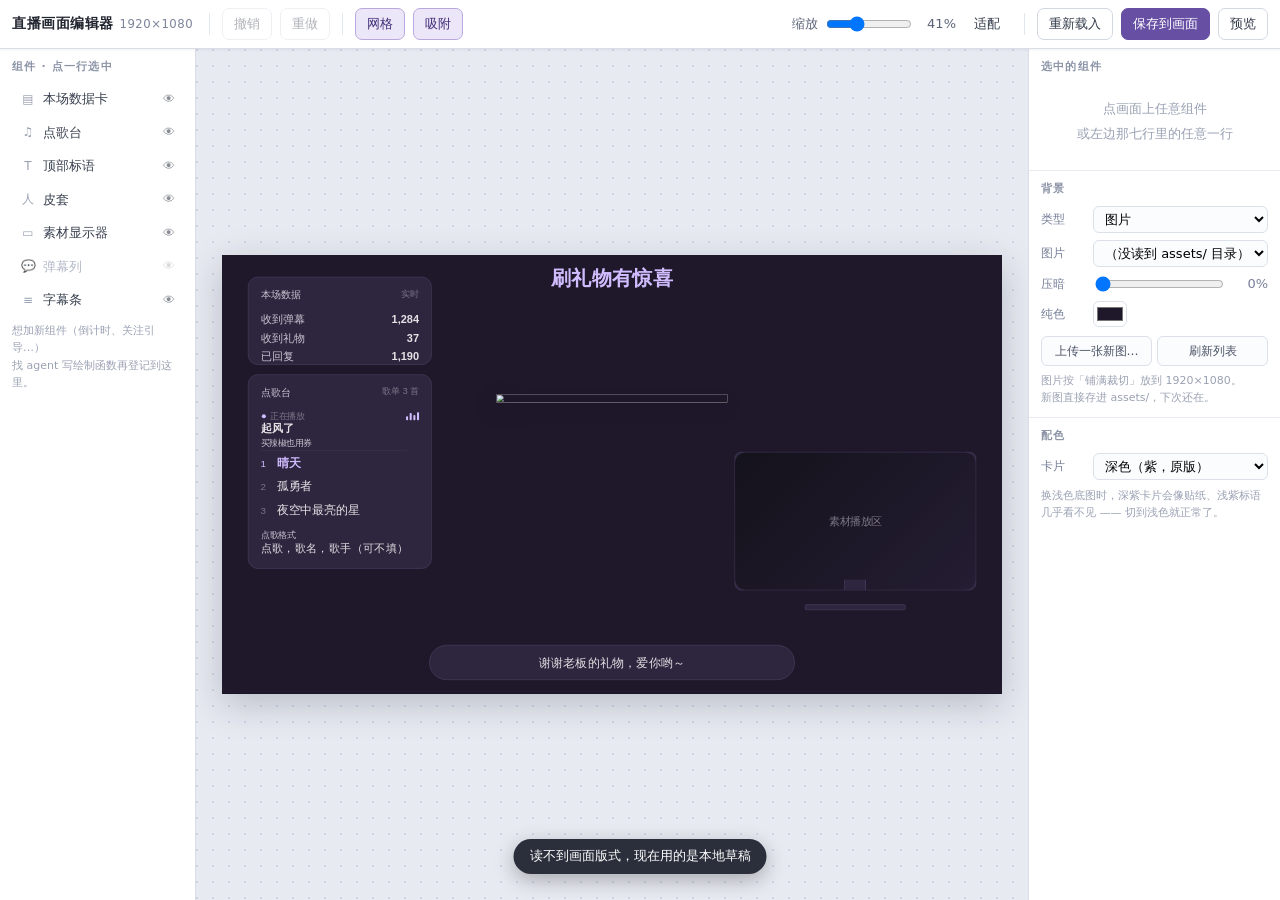
==== editor.html @ 63e0a8e3 "feat(layout): 画面编辑器 + 版式外置（改完 1 秒内生效，不用重启） 主人要「能拖组件的直播页面编辑器」。画面是 Pillow 画的，浏览器里的坐标 传不进 Python 常量，所以两" ====
<!doctype html>
<html lang="zh-CN">
<head>
<meta charset="utf-8">
<meta name="viewport" content="width=device-width,initial-scale=1">
<title>直播画面编辑器 · zuige大肥鱼</title>
<style>
/* ══════════════════════════════════════════════════════════════════════
   直播画面编辑器（2026-10-28）
   画布固定 1920×1080（抖音直播伴侣只能 16:9），所有坐标都是画面坐标，
   不是屏幕坐标 —— 换电脑、换缩放，存出去的 layout.json 一个像素都不变。

   🔴 只改「位置 + 宽度」，高度由内容算（见 H_()）。
      卡片高度是倒推出来的（点歌台 = 正在播放 + 3 首 + 提示两行），
      放开高度就会出现"拖矮了文字叠成一团"。所以没有上下拉伸手柄。
   ══════════════════════════════════════════════════════════════════════ */
*{box-sizing:border-box}
html,body{height:100%;margin:0}
body{
  font:13px/1.5 "Microsoft YaHei","Segoe UI",system-ui,sans-serif;
  background:#eef0f4;color:#20242e;overflow:hidden;display:flex;flex-direction:column;
}
button{font:inherit;cursor:pointer}
input,select{font:inherit}

/* ── 顶栏 ── */
#top{
  flex:0 0 auto;display:flex;align-items:center;gap:8px;padding:8px 12px;
  background:#fff;border-bottom:1px solid #d9dde6;box-shadow:0 1px 3px rgba(20,25,40,.06);z-index:20;
}
#top .brand{font-weight:700;font-size:14px;letter-spacing:.5px;margin-right:4px}
#top .brand small{font-weight:400;color:#7b8398;margin-left:6px}
#top .sep{width:1px;height:22px;background:#e2e6ee;margin:0 4px}
.btn{padding:5px 11px;border:1px solid #d2d7e2;background:#fff;border-radius:7px;color:#333a49;transition:.12s}
.btn:hover{background:#f4f6fa;border-color:#bcc4d4}
.btn:active{transform:translateY(1px)}
.btn.primary{background:#6750a4;border-color:#6750a4;color:#fff}
.btn.primary:hover{background:#574292}
.btn.on{background:#ece7f8;border-color:#b9a9e0;color:#42307a}
.btn.ghost{border-color:transparent;background:transparent}
.btn.ghost:hover{background:#f0f2f7}
.btn[disabled]{opacity:.38;pointer-events:none}
.spacer{flex:1}
#zoomWrap{display:flex;align-items:center;gap:6px;color:#5b6377}

/* ── 三栏 ── */
main{flex:1;display:flex;min-height:0}
aside{flex:0 0 auto;background:#fff;display:flex;flex-direction:column;min-height:0}
#left{width:196px;border-right:1px solid #d9dde6;overflow:auto}
#right{width:252px;border-left:1px solid #d9dde6;overflow:auto}
.pane{padding:10px 12px;border-bottom:1px solid #e8ebf2}
.pane:last-child{border-bottom:0}
.pane h3{margin:0 0 8px;font-size:11px;font-weight:700;letter-spacing:1.2px;color:#8b93a6}
.hint{color:#9aa1b3;font-size:11px;line-height:1.6;margin:6px 0 0}

/* 组件列表 */
#comps{display:flex;flex-direction:column;gap:2px}
.comp{display:flex;align-items:center;gap:7px;padding:6px 8px;border-radius:7px;cursor:pointer;color:#39404f}
.comp:hover{background:#f3f5fa}
.comp.on{background:#ece7f8;color:#42307a;font-weight:700}
.comp .ico{width:16px;text-align:center;color:#9aa1b3;font-size:12px}
.comp .nm{flex:1;overflow:hidden;text-overflow:ellipsis;white-space:nowrap}
.comp .eye{cursor:pointer;opacity:.6;font-size:12px}
.comp .eye.off{opacity:.2}
.comp.hid .nm{color:#b3b9c7}

/* 画布区 */
#stageWrap{
  flex:1;min-width:0;position:relative;overflow:auto;display:flex;
  align-items:center;justify-content:center;padding:26px;
  background:radial-gradient(circle at 1px 1px,#cfd5e2 1px,transparent 0) 0 0/16px 16px,#e7eaf1;
}
#stageBox{position:relative;flex:0 0 auto;box-shadow:0 10px 34px rgba(22,28,45,.22);background:#17131F}
#stage{
  position:absolute;left:0;top:0;width:1920px;height:1080px;transform-origin:0 0;overflow:hidden;
  --ink:#E6E1E5;--dim:#CAC4D0;--faint:rgba(202,196,208,.5);
  --pri:#D0BCFF;--ter:#EFB8C8;--card:#2E263F;--hair:#5C4F78;
  --font:"Microsoft YaHei","Segoe UI",sans-serif;
}
/* 浅色主题：跟 native/render.py 的 _PALETTE['light'] 一一对应 */
#stage[data-theme="light"]{
  --ink:#1B1B1F;--dim:#44464F;--faint:rgba(68,70,79,.75);
  --pri:#4F378B;--ter:#7D5260;--card:#FFFFFF;--hair:#CAC4D0;
}
#bgLayer{position:absolute;inset:0;background-size:cover;background-position:center;background-repeat:no-repeat}
#scrim{position:absolute;inset:0;pointer-events:none;background:#000;opacity:0}
#grid{position:absolute;inset:0;pointer-events:none;display:none;
  background-image:linear-gradient(rgba(120,140,190,.18) 1px,transparent 1px),
                   linear-gradient(90deg,rgba(120,140,190,.18) 1px,transparent 1px);
  background-size:60px 60px}
#stage.show-grid #grid{display:block}
#items{position:absolute;inset:0}

.it{position:absolute;box-sizing:border-box;cursor:move}
.it.hidden{display:none}
.it:hover{outline:1px dashed rgba(90,160,255,.6)}

#sel{position:absolute;pointer-events:none;display:none;z-index:9999;outline:1.5px solid #4c8dff}
#sel .h{position:absolute;background:#fff;border:1.5px solid #4c8dff;border-radius:2px;pointer-events:auto;box-sizing:border-box}
#sel .h[data-d=w],#sel .h[data-d=e]{cursor:ew-resize}
#sel .tag{position:absolute;left:0;top:0;transform:translateY(-100%);background:#4c8dff;color:#fff;
  border-radius:4px 4px 0 0;white-space:nowrap;font-family:"Microsoft YaHei",sans-serif}
#guides{position:absolute;inset:0;pointer-events:none;z-index:9998}
#guides i{position:absolute;background:#ff3d9a;display:block}
#guides i.v{width:1px;top:0;bottom:0}
#guides i.h{height:1px;left:0;right:0}

/* ── 组件外观 ──
   🔴 卡片里的东西全部**绝对定位**，坐标抄的是 native/render.py 的像素值
      （基准宽 452 下的 30/90/136/182…），再乘 k = 实际宽/452。
      一开始用 CSS 流式排版（flex + margin），结果预览里「收到礼物」直接被卡片
      底边切掉 —— 而真画面是好的。流式排版永远对不准，所以改成照抄坐标。 */
.card{position:absolute;inset:0;background:var(--card);border:1px solid var(--hair);
  border-radius:2.4em;color:var(--ink);font-family:var(--font);overflow:hidden}
.c-t{position:absolute;white-space:nowrap;line-height:1}
.c-t.r{transform:translateX(0)}
.c-bars{position:absolute;display:flex;gap:4px;align-items:flex-end}
.c-bars s{width:5px;flex:0 0 auto;background:var(--pri);border-radius:2px;display:block;text-decoration:none}
.c-dot{position:absolute;border-radius:50%;background:var(--pri)}
.c-hr{position:absolute;height:1px;background:var(--hair);opacity:.45}

.t-banner{display:flex;align-items:center;justify-content:center;font-family:var(--font);
  font-weight:700;white-space:nowrap;color:var(--pri)}
.t-character{display:flex;align-items:flex-end;justify-content:center}
.t-character img{width:100%;height:100%;object-fit:contain;display:block;
  filter:drop-shadow(0 18px 26px rgba(0,0,0,.35))}
.t-monitor .shell{position:absolute;left:0;right:0;top:0;height:87.5%;background:var(--card);
  border:1px solid var(--hair);border-radius:1.6em;padding:2.9%}
.t-monitor .scr{position:absolute;inset:0;border-radius:1em;overflow:hidden;
  background:linear-gradient(135deg,#14121b,#241d33);display:flex;align-items:center;
  justify-content:center;color:rgba(202,196,208,.55);font-family:var(--font);font-size:2.6em}
.t-monitor .neck{position:absolute;left:50%;transform:translateX(-50%);bottom:12.5%;width:9%;height:6.7%;
  background:var(--card);border-left:1px solid var(--hair);border-right:1px solid var(--hair)}
.t-monitor .foot{position:absolute;left:50%;transform:translateX(-50%);bottom:0;width:42%;height:3.6%;
  background:var(--card);border:1px solid var(--hair);border-radius:.6em}
.t-danmaku{display:flex;flex-direction:column;justify-content:flex-end;gap:1.1em;font-family:var(--font);font-size:2.4em}
.t-danmaku .dm{align-self:flex-end;max-width:100%;background:rgba(30,25,42,.72);
  border:1px solid rgba(208,188,255,.22);border-radius:1em;padding:.55em .9em;color:#E6E1E5}
.t-danmaku .dm b{color:#EFB8C8;font-weight:400;font-size:.86em;display:block;margin-bottom:.1em}
.t-danmaku .dm.sys{border-color:rgba(208,188,255,.5);color:#D0BCFF}
.t-subtitle .bar{position:absolute;inset:0;background:var(--card);border:1px solid var(--hair);
  border-radius:1.6em;display:flex;align-items:center;justify-content:center;padding:0 1.6em;
  color:var(--ink);font-family:var(--font);font-size:3em;text-align:center;overflow:hidden}

/* ── 右侧属性 ── */
.fld{display:flex;align-items:center;gap:8px;margin-bottom:7px}
.fld label{flex:0 0 44px;color:#78809a;font-size:12px}
.fld input[type=number],.fld input[type=text],.fld select{
  flex:1;min-width:0;padding:4px 7px;border:1px solid #dbe0ea;border-radius:6px;background:#fbfcfe}
.fld input[readonly]{background:#f1f3f8;color:#8b93a6}
.fld input[type=color]{flex:0 0 34px;height:26px;padding:1px;border:1px solid #dbe0ea;border-radius:6px;background:#fff}
.fld input[type=range]{flex:1;min-width:0}
.grid2{display:grid;grid-template-columns:1fr 1fr;gap:7px}
.grid2 .fld{margin-bottom:0}
.grid2 .fld label{flex:0 0 16px;text-align:center;color:#9aa1b3}
.mini{display:grid;grid-template-columns:1fr 1fr;gap:5px;margin-top:9px}
.mini button{padding:5px 0;border:1px solid #dbe0ea;background:#fbfcfe;border-radius:6px;color:#4a5265;font-size:12px}
.mini button:hover{background:#f0edfa;border-color:#c3b8e8;color:#4a3b7a}
.chk{display:flex;align-items:center;gap:7px;color:#4a5265;font-size:12px;margin:9px 0 2px;cursor:pointer}
.hr{height:1px;background:#edf0f5;margin:12px 0}
.empty{color:#98a0b3;padding:14px 2px;text-align:center;line-height:1.9}
.warnbox{background:#fff8e6;border:1px solid #f0d9a0;border-radius:8px;padding:8px 10px;
  color:#7a5b12;font-size:11.5px;line-height:1.65;margin-top:8px}

/* 预览模式 */
body.preview #top,body.preview #left,body.preview #right{display:none}
body.preview #stageWrap{padding:0;background:#000;display:block;overflow:hidden}
body.preview #stageBox{position:absolute;left:50%;top:50%;transform:translate(-50%,-50%);box-shadow:none}
body.preview .it:hover{outline:0}
body.preview #sel,body.preview #guides{display:none!important}
body.preview #previewHint{display:block}
#previewHint{display:none;position:fixed;right:16px;bottom:14px;color:rgba(255,255,255,.45);
  font-size:12px;pointer-events:none}

#toast{position:fixed;left:50%;bottom:26px;transform:translate(-50%,20px);opacity:0;
  background:#2b2f3c;color:#fff;padding:8px 16px;border-radius:20px;font-size:12.5px;
  pointer-events:none;transition:.22s;z-index:99;box-shadow:0 6px 20px rgba(0,0,0,.28);max-width:70vw}
#toast.on{opacity:1;transform:translate(-50%,0)}
</style>
</head>
<body>

<header id="top">
  <div class="brand">直播画面编辑器<small>1920×1080</small></div>
  <div class="sep"></div>
  <button class="btn" id="undoBtn" title="Ctrl+Z">撤销</button>
  <button class="btn" id="redoBtn" title="Ctrl+Shift+Z">重做</button>
  <div class="sep"></div>
  <button class="btn" id="gridBtn">网格</button>
  <button class="btn" id="snapBtn">吸附</button>
  <div class="spacer"></div>
  <div id="zoomWrap">
    <span>缩放</span>
    <input id="zoom" type="range" min="10" max="100" step="5" value="50" style="width:86px">
    <span id="zoomTxt" style="width:36px;text-align:right">50%</span>
    <button class="btn ghost" id="fitBtn">适配</button>
  </div>
  <div class="sep"></div>
  <button class="btn" id="reloadBtn" title="丢掉本地改动，重新从画面读">重新载入</button>
  <button class="btn primary" id="saveBtn" title="Ctrl+S">保存到画面</button>
  <button class="btn" id="previewBtn">预览</button>
</header>

<main>
  <aside id="left">
    <section class="pane">
      <h3>组件 · 点一行选中</h3>
      <div id="comps"></div>
      <div class="hint">想加新组件（倒计时、关注引导…）<br>找 agent 写绘制函数再登记到这里。</div>
    </section>
  </aside>

  <div id="stageWrap">
    <div id="stageBox">
      <div id="stage" class="show-grid" data-theme="dark">
        <div id="bgLayer"></div>
        <div id="scrim"></div>
        <div id="grid"></div>
        <div id="items"></div>
        <div id="guides"></div>
        <div id="sel">
          <div class="tag"></div>
          <div class="h" data-d="w"></div><div class="h" data-d="e"></div>
        </div>
      </div>
    </div>
  </div>

  <aside id="right">
    <section class="pane">
      <h3>选中的组件</h3>
      <div id="props"></div>
    </section>
    <section class="pane">
      <h3>背景</h3>
      <div id="bgPane"></div>
    </section>
    <section class="pane">
      <h3>配色</h3>
      <div id="themePane"></div>
    </section>
  </aside>
</main>

<div id="previewHint">Esc 退出预览</div>
<div id="toast"></div>

<script>
/* ══════════════════════════════════════════════════════════════════════════
 * 这份编辑器跟 native/render.py 是一对：
 *   编辑器 → POST /layout → 桥写 cache/layout.json → render.py 发现 mtime 变了
 *   → 重建静态层（1 秒内）。全程不重启、不重开窗口。
 * ══════════════════════════════════════════════════════════════════════════ */
const W = 1920, H = 1080;
const LS_KEY = 'zhibo.layout.v2';

/* 七个组件：名字、图标、基准宽、默认位置。顺序 = 画面里的绘制顺序。 */
const COMPS = [
  { key:'stats',     name:'本场数据卡', icon:'▤', w:452, x:64,   y:54   },
  { key:'songs',     name:'点歌台',     icon:'♫', w:452, x:64,   y:294  },
  { key:'banner',    name:'顶部标语',   icon:'T', w:520, x:700,  y:26   },
  { key:'character', name:'皮套',       icon:'人', w:570, x:675,  y:343  },
  { key:'monitor',   name:'素材显示器', icon:'▭', w:594, x:1262, y:485  },
  { key:'danmaku',   name:'弹幕列',     icon:'💬', w:470, x:1386, y:180, visible:false },
  { key:'subtitle',  name:'字幕条',     icon:'≡', w:900, x:510,  y:960  },
];
const BYKEY = Object.fromEntries(COMPS.map(c => [c.key, c]));

/* 高度公式 —— 🔴 必须跟 native/render.py 的 comp_h() 一字不差，
   否则编辑器里看到的框和真画面差一截，拖出来的坐标就是错的。 */
const DM_FLOOR = H - 206;
function H_(key, y, w) {
  if (key === 'stats') return 216;
  if (key === 'songs') return 478;
  if (key === 'banner') return 64;
  if (key === 'character') return Math.round(w * 1078 / 1005);
  if (key === 'monitor') return Math.round(w * 389 / 594);
  if (key === 'danmaku') return Math.max(80, DM_FLOOR - y);
  if (key === 'subtitle') return 86;
  return 100;
}

/* ── 场景 ── */
let scene = defaultScene();
let selKey = null;
let scale = 0.5, snapOn = true, gridOn = true;
let history = [], hIdx = -1;

function defaultScene() {
  const items = {};
  for (const c of COMPS) {
    items[c.key] = { x: c.x, y: c.y, w: c.w, visible: c.visible !== false };
  }
  items.banner.size = 50;
  items.banner.align = 'center';
  return { version:1, theme:'dark',
    bg:{ type:'image', image:'assets/bg-gdut.png', color:'#1E182A', dim:0 },
    items };
}

/* 补全：桥给的、localStorage 存的、手改的 json，都可能缺字段 */
function normalize(src) {
  const d = defaultScene();
  if (!src || typeof src !== 'object') return d;
  const out = { version:1, theme: src.theme === 'light' ? 'light' : 'dark',
    bg: Object.assign({}, d.bg, src.bg || {}), items:{} };
  for (const c of COMPS) {
    const v = (src.items || {})[c.key] || {};
    const o = {
      x: Number.isFinite(+v.x) ? Math.round(+v.x) : c.x,
      y: Number.isFinite(+v.y) ? Math.round(+v.y) : c.y,
      w: Number.isFinite(+v.w) ? Math.max(120, Math.round(+v.w)) : c.w,
      visible: v.visible !== false,
    };
    if (c.key === 'banner') {
      o.size = Number.isFinite(+v.size) ? +v.size : 50;
      o.align = ['left','center','right'].indexOf(v.align) >= 0 ? v.align : 'center';
    }
    out.items[c.key] = o;
  }
  return out;
}

/* ── 工具 ── */
const $ = s => document.querySelector(s);
const clamp = (v,a,b) => Math.max(a, Math.min(b, v));
const esc = s => String(s==null?'':s).replace(/&/g,'&amp;').replace(/</g,'&lt;')
  .replace(/>/g,'&gt;').replace(/"/g,'&quot;');
function toast(msg, ms) {
  const t = $('#toast');
  t.textContent = msg; t.classList.add('on');
  clearTimeout(toast._t);
  toast._t = setTimeout(() => t.classList.remove('on'), ms || 1800);
}
/* 所有请求都带超时 —— 没有超时的 fetch 会让按钮永远"转圈"，
   表现是整页卡住还不报错（这个坑踩过一次）。 */
function fetchT(url, opt, ms) {
  const ac = new AbortController();
  const timer = setTimeout(() => ac.abort(), ms || 6000);
  return fetch(url, Object.assign({}, opt, { signal: ac.signal }))
    .finally(() => clearTimeout(timer));
}

/* ── 撤销/重做 ── */
const snap = () => JSON.stringify(scene);
function pushHistory() {
  const s = snap();
  if (history[hIdx] === s) return;
  history = history.slice(0, hIdx + 1);
  history.push(s);
  if (history.length > 80) history.shift();
  hIdx = history.length - 1;
  syncBtns();
}
function undo() {
  if (hIdx <= 0) return;
  hIdx--; scene = normalize(JSON.parse(history[hIdx]));
  renderAll(); syncBtns();
}
function redo() {
  if (hIdx >= history.length - 1) return;
  hIdx++; scene = normalize(JSON.parse(history[hIdx]));
  renderAll(); syncBtns();
}
function syncBtns() {
  $('#undoBtn').disabled = hIdx <= 0;
  $('#redoBtn').disabled = hIdx >= history.length - 1;
}

/* ══════════════════════════════════════════════════════════════════════
 * 渲染
 * ══════════════════════════════════════════════════════════════════════ */
function renderBg() {
  const b = scene.bg;
  const bg = $('#bgLayer');
  bg.style.backgroundImage = '';
  bg.style.backgroundColor = b.color || '#1E182A';
  if (b.type === 'image' && b.image) bg.style.backgroundImage = 'url("' + b.image + '")';
  $('#scrim').style.opacity = String(clamp(Number(b.dim) || 0, 0, 0.9));
  $('#stage').dataset.theme = scene.theme === 'light' ? 'light' : 'dark';
}

/* 卡片里的绝对定位小工具：x/y/字号都按 k 缩放，颜色用主题变量 */
function tx(k, x, y, text, size, color, extra) {
  return '<span class="c-t" style="left:' + (x * k) + 'px;top:' + (y * k) + 'px;' +
    'font-size:' + (size * k) + 'px;color:' + color + ';' + (extra || '') + '">' + text + '</span>';
}
function tr(k, x, y, text, size, color, extra) {
  return '<span class="c-t" style="right:' + (x * k) + 'px;top:' + (y * k) + 'px;' +
    'font-size:' + (size * k) + 'px;color:' + color + ';' + (extra || '') + '">' + text + '</span>';
}

/* 各组件的外观（预览用）。坐标抄 native/render.py，基准宽 452。 */
function htmlOf(key, it) {
  switch (key) {
    case 'banner':
      return '<div class="t-banner" style="width:100%;height:100%;font-size:' + (it.size || 50) + 'px;' +
        'justify-content:' + (it.align === 'left' ? 'flex-start' : it.align === 'right' ? 'flex-end' : 'center') + '">' +
        '刷礼物有惊喜</div>';
    case 'stats': {
      const k = it.w / 452;
      const rows = [['收到弹幕', '1,284'], ['收到礼物', '37'], ['已回复', '1,190']];
      let s = '<div class="card">';
      s += tx(k, 30, 30, '本场数据', 25, 'var(--dim)');
      s += tr(k, 30, 30, '实时', 22, 'var(--faint)');
      rows.forEach(function (r, i) {
        const y = 90 + i * 46;
        s += tx(k, 30, y, r[0], 27, 'var(--dim)');
        s += tr(k, 30, y, r[1], 27, 'var(--ink)', 'font-weight:700');
      });
      return s + '</div>';
    }
    case 'songs': {
      const k = it.w / 452;
      let s = '<div class="card">';
      s += tx(k, 30, 30, '点歌台', 25, 'var(--dim)');
      s += tr(k, 30, 30, '歌单 3 首', 22, 'var(--faint)');
      s += '<i class="c-dot" style="left:' + (33 * k) + 'px;top:' + (97 * k) + 'px;' +
           'width:' + (10 * k) + 'px;height:' + (10 * k) + 'px"></i>';
      s += tx(k, 54, 90, '正在播放', 21, 'var(--faint)');
      s += '<span class="c-bars" style="right:' + (30 * k) + 'px;top:' + (92 * k) + 'px">' +
        [10, 18, 13, 20].map(function (h) {
          return '<s style="height:' + (h * k) + 'px"></s>';
        }).join('') + '</span>';
      s += tx(k, 30, 118, '起风了', 28, 'var(--ink)', 'font-weight:700');
      s += tx(k, 30, 156, '买辣椒也用券', 21, 'var(--dim)');
      s += '<div class="c-hr" style="left:' + (30 * k) + 'px;right:' + (60 * k) + 'px;top:' + (186 * k) + 'px"></div>';
      ['晴天', '孤勇者', '夜空中最亮的星'].forEach(function (t, i) {
        const y = 202 + i * 58, first = i === 0;
        s += tx(k, 30, y + 4, String(i + 1), 24, first ? 'var(--pri)' : 'var(--faint)');
        s += tx(k, 70, y, t, 29, first ? 'var(--pri)' : 'var(--ink)', first ? 'font-weight:700' : '');
      });
      s += tx(k, 30, 384, '点歌格式', 22, 'var(--dim)');
      s += tx(k, 30, 414, '点歌，歌名，歌手（可不填）', 28, 'var(--ink)');
      return s + '</div>';
    }
    case 'character':
      return '<div class="t-character"><img src="/assets/dafeiyu.png" alt=""></div>';
    case 'monitor':
      return '<div class="t-monitor" style="position:absolute;inset:0">' +
        '<div class="shell"><div class="scr">素材播放区</div></div>' +
        '<div class="neck"></div><div class="foot"></div></div>';
    case 'danmaku':
      return '<div class="t-danmaku">' +
        '<div class="dm"><b>夜色</b>这歌真好听</div>' +
        '<div class="dm sys"><b>阿伟</b>已点：晴天</div>' +
        '<div class="dm"><b>枫</b>主播声音好听</div></div>';
    case 'subtitle':
      return '<div class="t-subtitle" style="position:absolute;inset:0">' +
        '<div class="bar">谢谢老板的礼物，爱你哟～</div></div>';
    default: return '';
  }
}

const els = new Map();
function renderItems() {
  const host = $('#items');
  host.innerHTML = ''; els.clear();
  for (const c of COMPS) {
    const it = scene.items[c.key];
    const el = document.createElement('div');
    el.className = 'it' + (it.visible ? '' : ' hidden');
    el.dataset.key = c.key;
    el.style.cssText = 'left:' + it.x + 'px;top:' + it.y + 'px;width:' + it.w + 'px;' +
      'height:' + H_(c.key, it.y, it.w) + 'px;font-size:' + (10 * it.w / c.w) + 'px';
    el.innerHTML = htmlOf(c.key, it);
    host.appendChild(el);
    els.set(c.key, el);
  }
  updateSel();
}

function renderComps() {
  const host = $('#comps');
  host.innerHTML = '';
  for (const c of COMPS) {
    const it = scene.items[c.key];
    const row = document.createElement('div');
    row.className = 'comp' + (c.key === selKey ? ' on' : '') + (it.visible ? '' : ' hid');
    row.innerHTML = '<span class="ico">' + c.icon + '</span><span class="nm">' + c.name + '</span>' +
      '<span class="eye' + (it.visible ? '' : ' off') + '" data-eye="1" title="显隐">👁</span>';
    row.onclick = function (e) {
      if (e.target.dataset.eye) {
        it.visible = !it.visible;
        pushHistory(); renderItems(); renderComps(); renderProps(); autoSave();
        return;
      }
      select(c.key);
    };
    host.appendChild(row);
  }
}

function renderProps() {
  const host = $('#props');
  if (!selKey) {
    host.innerHTML = '<div class="empty">点画面上任意组件<br>或左边那七行里的任意一行</div>';
    return;
  }
  const c = BYKEY[selKey], it = scene.items[selKey];
  const hh = H_(selKey, it.y, it.w);
  let extra = '';
  if (selKey === 'danmaku') {
    extra = '<div class="warnbox">弹幕列和显示器抢同一个位置 —— 点亮这个，显示器就不画了。</div>';
  }
  if (selKey === 'monitor') {
    extra = '<div class="warnbox">改显示器宽度会让画面重起解码器（约半秒），直播中尽量别动。</div>';
  }
  host.innerHTML =
    '<div class="fld"><label>组件</label><input type="text" readonly value="' + esc(c.name) + '"></div>' +
    '<div class="grid2">' +
      '<div class="fld"><label>X</label><input type="number" data-k="x" value="' + it.x + '" step="1"></div>' +
      '<div class="fld"><label>Y</label><input type="number" data-k="y" value="' + it.y + '" step="1"></div>' +
      '<div class="fld"><label>宽</label><input type="number" data-k="w" value="' + it.w + '" step="1" min="120"></div>' +
      '<div class="fld"><label>高</label><input type="number" readonly value="' + hh + '"></div>' +
    '</div>' +
    '<div class="mini">' +
      '<button data-align="cx">水平居中</button>' +
      '<button data-align="cy">垂直居中</button>' +
      '<button data-align="reset">回到默认位</button>' +
      '<button data-align="under">贴到卡片下面</button>' +
    '</div>' +
    '<label class="chk"><input type="checkbox" data-k="visible"' + (it.visible ? ' checked' : '') + '>显示这个组件</label>' +
    extra +
    '<div class="hint">高度不用调：由内容算出来（点歌台 = 正在播放 + 3 首 + 提示两行），拖矮了会叠字。</div>';
  bindProps();
}

function bindProps() {
  const it = scene.items[selKey];
  $('#props').querySelectorAll('[data-k]').forEach(function (inp) {
    const key = inp.dataset.k;
    inp.addEventListener('input', function () {
      if (key === 'visible') {
        it.visible = inp.checked;
        renderItems(); renderComps(); autoSave(); return;
      }
      let v = Number(inp.value);
      if (!Number.isFinite(v)) return;
      if (key === 'w') v = clamp(v, 120, 1920);
      if (key === 'x') v = clamp(v, -600, 2400);
      if (key === 'y') v = clamp(v, -400, 1400);
      it[key] = Math.round(v);
      const el = els.get(selKey);
      if (el) {
        el.style.left = it.x + 'px'; el.style.top = it.y + 'px';
        el.style.width = it.w + 'px';
        el.style.height = H_(selKey, it.y, it.w) + 'px';
        el.style.fontSize = (10 * it.w / BYKEY[selKey].w) + 'px';
      }
      updateSel(); autoSave();
    });
    inp.addEventListener('change', function () { pushHistory(); });
  });
  $('#props').querySelectorAll('[data-align]').forEach(function (b) {
    b.onclick = function () {
      const a = b.dataset.align;
      if (a === 'cx') it.x = Math.round((W - it.w) / 2);
      if (a === 'cy') it.y = Math.round((H - H_(selKey, it.y, it.w)) / 2);
      if (a === 'reset') { const d = BYKEY[selKey]; it.x = d.x; it.y = d.y; it.w = d.w; }
      if (a === 'under') {
        // 「贴到上一个卡片下面」：点歌台跟本场数据卡要保持 24px 间距，
        // 手算很容易差几像素，给个一键。
        if (selKey === 'songs') {
          const a1 = scene.items.stats;
          it.y = a1.y + H_('stats', a1.y, a1.w) + 24;
        } else {
          toast('只有点歌台有「上一个卡片」');
        }
      }
      pushHistory(); renderItems(); renderProps(); autoSave();
    };
  });
}

function renderBgPane() {
  const b = scene.bg;
  const files = renderBgPane._files || [];
  const opts = files.map(function (f) {
    return '<option value="' + esc(f.path) + '"' + (f.path === b.image ? ' selected' : '') + '>' +
      esc(f.name) + ' · ' + f.kb + 'KB</option>';
  }).join('');
  $('#bgPane').innerHTML =
    '<div class="fld"><label>类型</label><select id="bgType">' +
      '<option value="image"' + (b.type === 'image' ? ' selected' : '') + '>图片</option>' +
      '<option value="color"' + (b.type === 'color' ? ' selected' : '') + '>纯色</option>' +
    '</select></div>' +
    '<div class="fld"><label>图片</label><select id="bgPick">' +
      (opts || '<option value="">（没读到 assets/ 目录）</option>') + '</select></div>' +
    '<div class="fld"><label>压暗</label><input id="bgDim" type="range" min="0" max="0.7" step="0.02" value="' + (b.dim || 0) + '">' +
      '<span id="bgDimTxt" style="width:34px;text-align:right;color:#78809a">' + Math.round((b.dim || 0) * 100) + '%</span></div>' +
    '<div class="fld"><label>纯色</label><input id="bgColor" type="color" value="' + (b.color || '#1E182A') + '"></div>' +
    '<div class="mini"><button id="bgUpload">上传一张新图…</button><button id="bgRefresh">刷新列表</button></div>' +
    '<input id="bgFile" type="file" accept="image/png,image/jpeg,image/webp" hidden>' +
    '<div class="hint">图片按「铺满裁切」放到 1920×1080。<br>新图直接存进 assets/，下次还在。</div>';

  $('#bgType').onchange = function (e) { b.type = e.target.value; pushHistory(); renderBg(); autoSave(); };
  $('#bgPick').onchange = function (e) {
    b.image = e.target.value; b.type = 'image';
    pushHistory(); renderBg(); renderBgPane(); autoSave();
  };
  $('#bgDim').oninput = function (e) {
    b.dim = Number(e.target.value);
    $('#bgDimTxt').textContent = Math.round(b.dim * 100) + '%';
    renderBg();
  };
  $('#bgDim').onchange = function () { pushHistory(); autoSave(); };
  $('#bgColor').oninput = function (e) { b.color = e.target.value; renderBg(); };
  $('#bgColor').onchange = function () { pushHistory(); autoSave(); };
  $('#bgRefresh').onclick = function () { loadBgList(true); };
  $('#bgUpload').onclick = function () { $('#bgFile').click(); };
  $('#bgFile').onchange = function (e) {
    const f = e.target.files[0];
    if (f) uploadBg(f);
    e.target.value = '';
  };
}

function renderThemePane() {
  const light = scene.theme === 'light';
  $('#themePane').innerHTML =
    '<div class="fld"><label>卡片</label><select id="themeSel">' +
      '<option value="dark"' + (light ? '' : ' selected') + '>深色（紫，原版）</option>' +
      '<option value="light"' + (light ? ' selected' : '') + '>浅色（白，配浅底图）</option>' +
    '</select></div>' +
    '<div class="hint">换浅色底图时，深紫卡片会像贴纸、浅紫标语几乎看不见 —— 切到浅色就正常了。</div>';
  $('#themeSel').onchange = function (e) {
    scene.theme = e.target.value;
    pushHistory(); renderBg(); renderItems(); autoSave();
  };
}

function renderAll() {
  renderBg(); renderItems(); renderComps(); renderProps();
  renderBgPane(); renderThemePane(); syncBtns();
}

/* ── 选中框 ── */
function select(key) { selKey = key; renderComps(); renderProps(); updateSel(); }

function updateSel() {
  const box = $('#sel');
  if (!selKey) { box.style.display = 'none'; return; }
  const it = scene.items[selKey];
  if (!it.visible) { box.style.display = 'none'; return; }
  const hh = H_(selKey, it.y, it.w);
  box.style.display = 'block';
  box.style.left = it.x + 'px'; box.style.top = it.y + 'px';
  box.style.width = it.w + 'px'; box.style.height = hh + 'px';
  const hs = Math.round(10 / scale);
  box.querySelectorAll('.h').forEach(function (h) {
    h.style.width = hs + 'px'; h.style.height = hs + 'px';
    h.style.top = (hh / 2 - hs / 2) + 'px';
    h.style.left = (h.dataset.d === 'w' ? -hs / 2 : it.w - hs / 2) + 'px';
  });
  const tag = box.querySelector('.tag');
  tag.textContent = BYKEY[selKey].name + '  ' + it.w + '×' + hh;
  tag.style.fontSize = Math.round(11 / scale) + 'px';
  tag.style.padding = Math.round(1 / scale) + 'px ' + Math.round(6 / scale) + 'px';
}

/* ══════════════════════════════════════════════════════════════════════
 * 拖拽（只能移动 + 左右拉宽）
 * ══════════════════════════════════════════════════════════════════════ */
let drag = null;
function stagePoint(e) {
  const r = $('#stage').getBoundingClientRect();
  return { x: (e.clientX - r.left) / scale, y: (e.clientY - r.top) / scale };
}
function snapTargets(exceptKey) {
  const vx = [0, W / 2, W], hy = [0, H / 2, H];
  for (const c of COMPS) {
    if (c.key === exceptKey) continue;
    const it = scene.items[c.key];
    if (!it.visible) continue;
    const hh = H_(c.key, it.y, it.w);
    vx.push(it.x, it.x + it.w / 2, it.x + it.w);
    hy.push(it.y, it.y + hh / 2, it.y + hh);
  }
  return { vx: vx, hy: hy };
}
function bestSnap(cands, targets, thr) {
  let best = null;
  for (const c of cands) for (const t of targets) {
    const d = t - c;
    if (Math.abs(d) <= thr && (!best || Math.abs(d) < Math.abs(best.d))) best = { d: d, at: t };
  }
  return best;
}
function showGuides(vs, hs) {
  const g = $('#guides');
  g.innerHTML = '';
  const t = Math.max(1, 1 / scale);
  vs.forEach(function (x) {
    const i = document.createElement('i'); i.className = 'v';
    i.style.left = x + 'px'; i.style.width = t + 'px'; g.appendChild(i);
  });
  hs.forEach(function (y) {
    const i = document.createElement('i'); i.className = 'h';
    i.style.top = y + 'px'; i.style.height = t + 'px'; g.appendChild(i);
  });
}

document.addEventListener('pointerdown', function (e) {
  const handle = e.target.closest('#sel .h');
  if (handle && selKey) {
    const it = scene.items[selKey];
    pushHistory();
    drag = { key: selKey, dir: handle.dataset.d, start: stagePoint(e),
             box: { x: it.x, y: it.y, w: it.w } };
    e.preventDefault(); e.stopPropagation();
    return;
  }
  const itemEl = e.target.closest('.it');
  if (itemEl) {
    const key = itemEl.dataset.key;
    select(key);
    const it = scene.items[key];
    pushHistory();
    drag = { key: key, dir: 'move', start: stagePoint(e), box: { x: it.x, y: it.y, w: it.w } };
    e.preventDefault(); e.stopPropagation();
    return;
  }
  if (e.target.closest('#stage')) { selKey = null; renderComps(); renderProps(); updateSel(); }
});

document.addEventListener('pointermove', function (e) {
  if (!drag) return;
  const p = stagePoint(e);
  const dx = p.x - drag.start.x, dy = p.y - drag.start.y;
  const it = scene.items[drag.key];
  const b = drag.box, thr = 8 / scale;
  const t = snapTargets(drag.key);
  let gv = [], gh = [];

  if (drag.dir === 'move') {
    let nx = b.x + dx, ny = b.y + dy;
    if (e.shiftKey) { if (Math.abs(dx) > Math.abs(dy)) ny = b.y; else nx = b.x; }
    if (snapOn) {
      const hh = H_(drag.key, ny, b.w);
      const sx = bestSnap([nx, nx + b.w / 2, nx + b.w], t.vx, thr);
      const sy = bestSnap([ny, ny + hh / 2, ny + hh], t.hy, thr);
      if (sx) { nx += sx.d; gv = [sx.at]; }
      if (sy) { ny += sy.d; gh = [sy.at]; }
    }
    it.x = Math.round(nx); it.y = Math.round(ny);
  } else {
    let w = b.w + (drag.dir === 'e' ? dx : -dx);
    let x = b.x + (drag.dir === 'e' ? 0 : dx);
    if (w < 120) { w = 120; if (drag.dir === 'w') x = b.x + b.w - 120; }
    if (snapOn) {
      const edge = drag.dir === 'e' ? x + w : x;
      const s = bestSnap([edge], t.vx, thr);
      if (s) {
        if (drag.dir === 'e') w += s.d; else { x += s.d; w -= s.d; }
        gv = [s.at];
      }
    }
    it.x = Math.round(x); it.w = Math.round(w);
  }

  const el = els.get(drag.key);
  if (el) {
    el.style.left = it.x + 'px'; el.style.top = it.y + 'px';
    el.style.width = it.w + 'px';
    el.style.height = H_(drag.key, it.y, it.w) + 'px';
    el.style.fontSize = (10 * it.w / BYKEY[drag.key].w) + 'px';
  }
  updateSel();
  showGuides(gv, gh);
});

document.addEventListener('pointerup', function () {
  if (!drag) return;
  showGuides([], []);
  drag = null;
  renderProps();     // 位置/宽度那两个数字要跟着更新
  autoSave();
});

/* ── 缩放 ── */
function setScale(v) {
  scale = clamp(v, 0.1, 1);
  $('#stage').style.transform = 'scale(' + scale + ')';
  $('#stageBox').style.width = W * scale + 'px';
  $('#stageBox').style.height = H * scale + 'px';
  $('#zoom').value = Math.round(scale * 100);
  $('#zoomTxt').textContent = Math.round(scale * 100) + '%';
  updateSel();
}
function fitScale() {
  const wrap = $('#stageWrap');
  setScale(Math.min((wrap.clientWidth - 52) / W, (wrap.clientHeight - 52) / H));
}

/* ══════════════════════════════════════════════════════════════════════
 * 存 / 读
 * ══════════════════════════════════════════════════════════════════════ */
let saveTimer = null;
/* autoSave：拖完、改完自动存一次（400ms 防抖）。改坏了还有撤销和「重新载入」兜底，
   所以不弹确认 —— 直播中多一次弹窗就多一次手忙脚乱。 */
function autoSave() {
  try { localStorage.setItem(LS_KEY, snap()); } catch (e) { /* 隐私模式可能写不了 */ }
  clearTimeout(saveTimer);
  saveTimer = setTimeout(function () { save(true); }, 400);
}

async function save(quiet) {
  try {
    const r = await fetchT('/layout', {
      method: 'POST', headers: { 'content-type': 'application/json' }, body: snap(),
    }, 6000);
    const j = await r.json();
    if (j.ok) {
      if (!quiet) toast('已保存 · 画面 1 秒内跟着变');
      return true;
    }
    toast('保存失败：' + j.error, 4000);
    if (/不认识的接口/.test(j.error || '')) {
      toast('桥还是旧代码 —— 先导出 JSON，等桥重启后再存', 5000);
    }
    return false;
  } catch (e) {
    if (!quiet) toast('连不上桥（' + (e.name === 'AbortError' ? '超时' : e.message) + '）', 4000);
    return false;
  }
}

async function loadFromBridge(showToast) {
  try {
    const r = await fetchT('/layout', {}, 6000);
    const j = await r.json();
    if (j.ok && j.layout) {
      scene = normalize(j.layout);
      pushHistory(); renderAll();
      if (showToast) toast('已从画面重新载入');
      return true;
    }
    if (showToast) toast(j.error || '还没有版式文件', 3000);
  } catch (e) {
    if (showToast) toast('读不到桥，先用本地草稿', 3000);
  }
  return false;
}

async function loadBgList(showToast) {
  try {
    const r = await fetchT('/layout/bg', {}, 5000);
    const j = await r.json();
    if (j.ok && Array.isArray(j.files)) {
      renderBgPane._files = j.files;
      renderBgPane();
      if (showToast) toast('读到 ' + j.files.length + ' 张图');
      return;
    }
    if (showToast) toast(j.error || '读不到图片列表', 3000);
  } catch (e) {
    if (showToast) toast('桥没有 /layout/bg（还没重启）', 3000);
  }
}

async function uploadBg(file) {
  if (file.size > 12 * 1024 * 1024) { toast('图太大了，控制在 12MB 以内', 3000); return; }
  toast('正在上传…', 4000);
  try {
    const r = await fetchT('/layout/bg?name=' + encodeURIComponent(file.name), {
      method: 'POST', headers: { 'content-type': file.type || 'application/octet-stream' },
      body: file,
    }, 30000);
    const j = await r.json();
    if (!j.ok) { toast('上传失败：' + j.error, 4000); return; }
    scene.bg.type = 'image';
    scene.bg.image = j.path;
    pushHistory(); renderBg(); await loadBgList(false); autoSave();
    toast('换上了 ' + file.name + '（' + j.kb + 'KB）', 2600);
  } catch (e) {
    toast('上传失败：' + (e.name === 'AbortError' ? '超时' : e.message), 4000);
  }
}

/* ── 顶栏 ── */
$('#zoom').oninput = function (e) { setScale(Number(e.target.value) / 100); };
$('#fitBtn').onclick = fitScale;
$('#undoBtn').onclick = undo;
$('#redoBtn').onclick = redo;
$('#saveBtn').onclick = function () { pushHistory(); save(false); };
$('#reloadBtn').onclick = function () {
  if (!confirm('丢掉本地改动，重新读画面现在用的版式？')) return;
  loadFromBridge(true);
};
$('#previewBtn').onclick = function () {
  document.body.classList.toggle('preview');
  fitScale();
};
$('#gridBtn').onclick = function () {
  gridOn = !gridOn;
  $('#stage').classList.toggle('show-grid', gridOn);
  $('#gridBtn').classList.toggle('on', gridOn);
};
$('#snapBtn').onclick = function () {
  snapOn = !snapOn;
  $('#snapBtn').classList.toggle('on', snapOn);
  toast(snapOn ? '吸附开：自动对齐中轴和别的组件' : '吸附关：随便放');
};

/* ── 键盘 ── */
document.addEventListener('keydown', function (e) {
  const inField = /INPUT|TEXTAREA|SELECT/.test(document.activeElement.tagName);
  const meta = e.ctrlKey || e.metaKey;
  if (meta && e.key.toLowerCase() === 'z') { e.preventDefault(); e.shiftKey ? redo() : undo(); return; }
  if (meta && e.key.toLowerCase() === 'y') { e.preventDefault(); redo(); return; }
  if (meta && e.key.toLowerCase() === 's') { e.preventDefault(); pushHistory(); save(false); return; }
  if (e.key === 'Escape') {
    if (document.body.classList.contains('preview')) { document.body.classList.remove('preview'); fitScale(); }
    else { selKey = null; renderComps(); renderProps(); updateSel(); }
    return;
  }
  if (inField) return;
  const it = selKey ? scene.items[selKey] : null;
  if (it && e.key.indexOf('Arrow') === 0) {
    e.preventDefault();
    const step = e.shiftKey ? 10 : 1;
    if (e.key === 'ArrowLeft') it.x -= step;
    if (e.key === 'ArrowRight') it.x += step;
    if (e.key === 'ArrowUp') it.y -= step;
    if (e.key === 'ArrowDown') it.y += step;
    renderItems(); renderProps(); autoSave();
  }
});

let rt = null;
window.addEventListener('resize', function () {
  clearTimeout(rt);
  rt = setTimeout(function () {
    if (document.body.classList.contains('preview')) fitScale();
  }, 120);
});

/* ── 启动 ── */
(async function boot() {
  // 先用本地草稿把界面点亮（桥万一没起也不能白屏）
  try {
    const raw = localStorage.getItem(LS_KEY);
    if (raw) scene = normalize(JSON.parse(raw));
  } catch (e) { /* 忽略 */ }
  pushHistory();
  renderAll();
  fitScale();
  $('#snapBtn').classList.add('on');
  $('#gridBtn').classList.add('on');
  // 再跟画面同步一次：本地草稿可能比画面新，也可能比画面旧
  const ok = await loadFromBridge(false);
  if (!ok) toast('读不到画面版式，现在用的是本地草稿', 3000);
  loadBgList(false);
  console.log('[编辑器] 组件 ' + COMPS.length + ' 个，桥 ' + (ok ? 'OK' : '不可用'));
})();
</script>
</body>
</html>
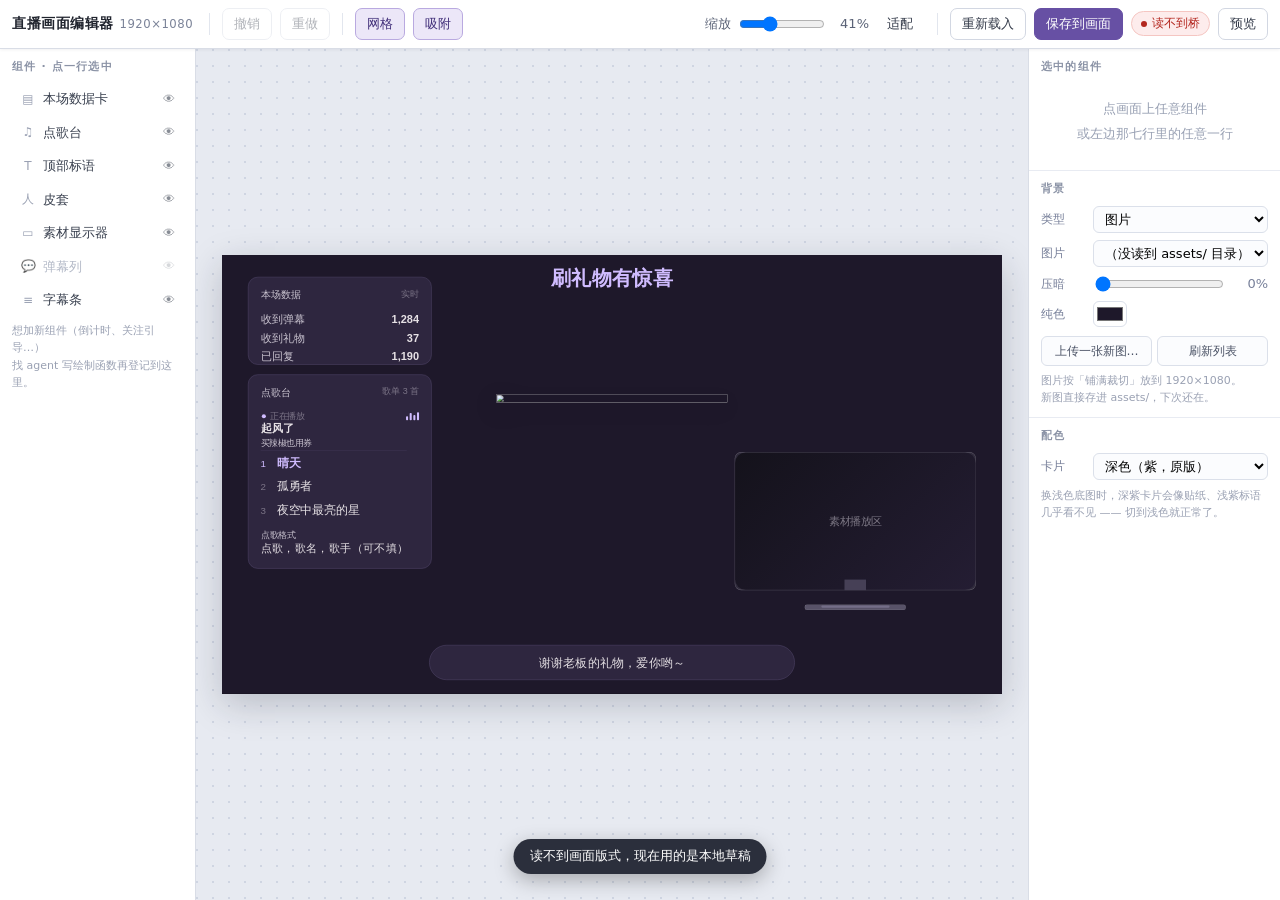
==== commit e9b404ee: "fix(editor): 显示器改成跟真画面一样的深灰 + 加同步状态灯 主人重启后问「为什么只变了背景，组件没变」。查下来两件事： 1. 组件确实没变 —— 版式默认值就是原来那套坐标，这次只加了「" ====
--- a/editor.html
+++ b/editor.html
@@ -124,15 +124,20 @@
 .t-character{display:flex;align-items:flex-end;justify-content:center}
 .t-character img{width:100%;height:100%;object-fit:contain;display:block;
   filter:drop-shadow(0 18px 26px rgba(0,0,0,.35))}
-.t-monitor .shell{position:absolute;left:0;right:0;top:0;height:87.5%;background:var(--card);
-  border:1px solid var(--hair);border-radius:1.6em;padding:2.9%}
+/* 显示器：外壳是**写死的深色**，不跟主题变 —— 因为 native/render.py 里
+   rr_patch(MON_W, MON_H, ..., (48,43,60)) 就是硬编码的，浅色主题下它也是深灰。
+   编辑器之前用 var(--card) 画成白色，两边一对比就觉得"组件没变"，所以照抄真值。 */
+.t-monitor .shell{position:absolute;left:0;right:0;top:0;height:87.5%;
+  background:#302B3C;border:1px solid rgba(255,255,255,.25);border-radius:1.6em;padding:2.9%}
 .t-monitor .scr{position:absolute;inset:0;border-radius:1em;overflow:hidden;
   background:linear-gradient(135deg,#14121b,#241d33);display:flex;align-items:center;
   justify-content:center;color:rgba(202,196,208,.55);font-family:var(--font);font-size:2.6em}
 .t-monitor .neck{position:absolute;left:50%;transform:translateX(-50%);bottom:12.5%;width:9%;height:6.7%;
-  background:var(--card);border-left:1px solid var(--hair);border-right:1px solid var(--hair)}
+  background:#464056}
 .t-monitor .foot{position:absolute;left:50%;transform:translateX(-50%);bottom:0;width:42%;height:3.6%;
-  background:var(--card);border:1px solid var(--hair);border-radius:.6em}
+  background:#585268;border:1px solid rgba(255,255,255,.22);border-radius:.6em}
+.t-monitor .foot::after{content:'';position:absolute;left:16%;right:16%;top:15%;bottom:45%;
+  background:#746E88;border-radius:.3em}
 .t-danmaku{display:flex;flex-direction:column;justify-content:flex-end;gap:1.1em;font-family:var(--font);font-size:2.4em}
 .t-danmaku .dm{align-self:flex-end;max-width:100%;background:rgba(30,25,42,.72);
   border:1px solid rgba(208,188,255,.22);border-radius:1em;padding:.55em .9em;color:#E6E1E5}
@@ -176,6 +181,15 @@
   background:#2b2f3c;color:#fff;padding:8px 16px;border-radius:20px;font-size:12.5px;
   pointer-events:none;transition:.22s;z-index:99;box-shadow:0 6px 20px rgba(0,0,0,.28);max-width:70vw}
 #toast.on{opacity:1;transform:translate(-50%,0)}
+
+/* 同步状态：一次保存失败之后，主人必须能一眼看出来。
+   原来只弹 1.8 秒的 toast，直播中低头看屏幕就错过了 —— 表现就是
+   「我拖了、但画面没动」，跟没做一样。 */
+.sync{display:inline-flex;align-items:center;gap:5px;font-size:11.5px;padding:3px 9px;
+  border-radius:20px;background:#eef7ee;color:#2e7d32;border:1px solid #cfe8cf;white-space:nowrap}
+.sync::before{content:'';width:6px;height:6px;border-radius:50%;background:currentColor}
+.sync.dirty{background:#fff8e6;color:#8a6100;border-color:#f0d9a0}
+.sync.err{background:#fdecec;color:#b3261e;border-color:#f5c6c2}
 </style>
 </head>
 <body>
@@ -198,6 +212,7 @@
   <div class="sep"></div>
   <button class="btn" id="reloadBtn" title="丢掉本地改动，重新从画面读">重新载入</button>
   <button class="btn primary" id="saveBtn" title="Ctrl+S">保存到画面</button>
+  <span class="sync" id="sync">读取中…</span>
   <button class="btn" id="previewBtn">预览</button>
 </header>
 
@@ -797,10 +812,18 @@
  * 存 / 读
  * ══════════════════════════════════════════════════════════════════════ */
 let saveTimer = null;
+/* 同步状态：'ok' 已落盘 / 'dirty' 还没存 / 'err' 存不进去 */
+function setSync(state, text) {
+  const el = $('#sync');
+  el.className = 'sync' + (state === 'ok' ? '' : ' ' + state);
+  el.textContent = text;
+}
+
 /* autoSave：拖完、改完自动存一次（400ms 防抖）。改坏了还有撤销和「重新载入」兜底，
    所以不弹确认 —— 直播中多一次弹窗就多一次手忙脚乱。 */
 function autoSave() {
   try { localStorage.setItem(LS_KEY, snap()); } catch (e) { /* 隐私模式可能写不了 */ }
+  setSync('dirty', '未保存…');
   clearTimeout(saveTimer);
   saveTimer = setTimeout(function () { save(true); }, 400);
 }
@@ -812,15 +835,19 @@
     }, 6000);
     const j = await r.json();
     if (j.ok) {
+      const t = new Date().toLocaleTimeString('zh-CN', { hour12: false });
+      setSync('ok', '已同步 ' + t);
       if (!quiet) toast('已保存 · 画面 1 秒内跟着变');
       return true;
     }
+    setSync('err', '保存失败');
     toast('保存失败：' + j.error, 4000);
     if (/不认识的接口/.test(j.error || '')) {
-      toast('桥还是旧代码 —— 先导出 JSON，等桥重启后再存', 5000);
+      toast('桥还是旧代码 —— 先重启桥，再点保存', 5000);
     }
     return false;
   } catch (e) {
+    setSync('err', '连不上桥');
     if (!quiet) toast('连不上桥（' + (e.name === 'AbortError' ? '超时' : e.message) + '）', 4000);
     return false;
   }
@@ -833,11 +860,14 @@
     if (j.ok && j.layout) {
       scene = normalize(j.layout);
       pushHistory(); renderAll();
+      setSync('ok', '已同步');
       if (showToast) toast('已从画面重新载入');
       return true;
     }
+    setSync('err', '还没有版式文件');
     if (showToast) toast(j.error || '还没有版式文件', 3000);
   } catch (e) {
+    setSync('err', '读不到桥');
     if (showToast) toast('读不到桥，先用本地草稿', 3000);
   }
   return false;
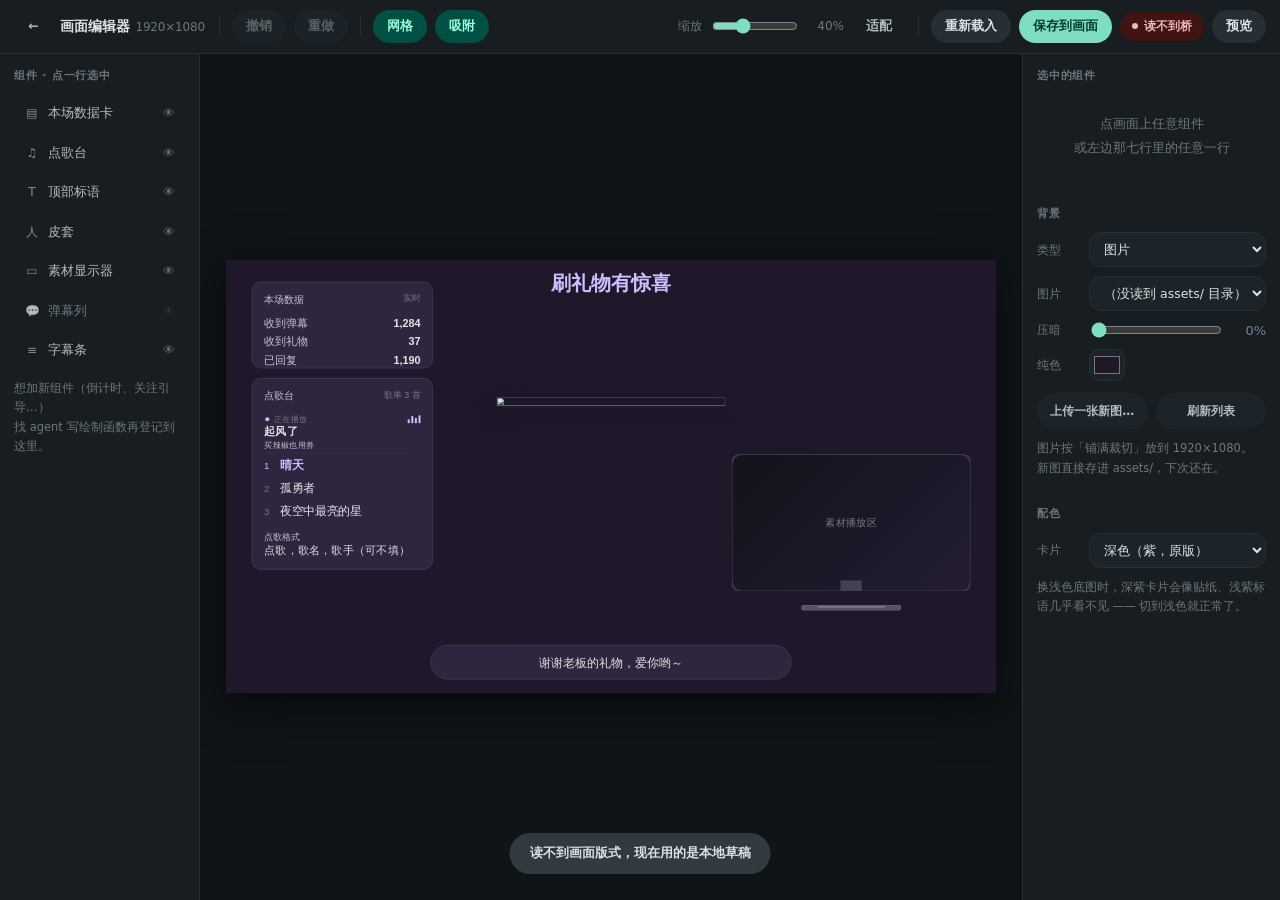
==== commit 7d6959d0: "feat(ui): 控制台落地页 + 三个页面统一成 M3E 深色青 之前桥的根地址回一个内联状态页，只有接口列表，没有入口， 想开编辑器得自己记 /editor.html。设置页和音乐台各自一套壳，" ====
--- a/editor.html
+++ b/editor.html
@@ -14,63 +14,81 @@
       卡片高度是倒推出来的（点歌台 = 正在播放 + 3 首 + 提示两行），
       放开高度就会出现"拖矮了文字叠成一团"。所以没有上下拉伸手柄。
    ══════════════════════════════════════════════════════════════════════ */
+/* ── 外壳配色：跟 home.html / settings.html / music.html 同一套 M3E 深色青 ──
+   只改「工具外壳」。画布里面的颜色是 #stage 那套（画面真实的配色），别动。 */
+:root{
+  --surface:#0f1417;--surface-1:#171d21;--surface-2:#1d2429;--surface-3:#262f35;--surface-4:#313a41;
+  --on-surface:#dfe3e6;--on-variant:#b3bcc1;--muted:#6d777d;
+  --primary:#7fddc4;--on-primary:#00382c;--primary-c:#005143;--on-primary-c:#9bfbdf;
+  --warn:#f5c06b;--warn-c:#4a3410;--danger:#f2b8b5;--danger-c:#3f1412;
+}
 *{box-sizing:border-box}
 html,body{height:100%;margin:0}
 body{
-  font:13px/1.5 "Microsoft YaHei","Segoe UI",system-ui,sans-serif;
-  background:#eef0f4;color:#20242e;overflow:hidden;display:flex;flex-direction:column;
+  font:13px/1.5 "Google Sans","Microsoft YaHei","Segoe UI",system-ui,sans-serif;
+  background:var(--surface);color:var(--on-surface);overflow:hidden;
+  display:flex;flex-direction:column;-webkit-font-smoothing:antialiased;
 }
 button{font:inherit;cursor:pointer}
 input,select{font:inherit}
+input[type=checkbox],input[type=range]{accent-color:var(--primary)}
+::-webkit-scrollbar{width:10px;height:10px}
+::-webkit-scrollbar-thumb{background:var(--surface-3);border-radius:999px;border:2px solid var(--surface-1)}
+::-webkit-scrollbar-track{background:transparent}
 
 /* ── 顶栏 ── */
 #top{
-  flex:0 0 auto;display:flex;align-items:center;gap:8px;padding:8px 12px;
-  background:#fff;border-bottom:1px solid #d9dde6;box-shadow:0 1px 3px rgba(20,25,40,.06);z-index:20;
-}
-#top .brand{font-weight:700;font-size:14px;letter-spacing:.5px;margin-right:4px}
-#top .brand small{font-weight:400;color:#7b8398;margin-left:6px}
-#top .sep{width:1px;height:22px;background:#e2e6ee;margin:0 4px}
-.btn{padding:5px 11px;border:1px solid #d2d7e2;background:#fff;border-radius:7px;color:#333a49;transition:.12s}
-.btn:hover{background:#f4f6fa;border-color:#bcc4d4}
-.btn:active{transform:translateY(1px)}
-.btn.primary{background:#6750a4;border-color:#6750a4;color:#fff}
-.btn.primary:hover{background:#574292}
-.btn.on{background:#ece7f8;border-color:#b9a9e0;color:#42307a}
-.btn.ghost{border-color:transparent;background:transparent}
-.btn.ghost:hover{background:#f0f2f7}
-.btn[disabled]{opacity:.38;pointer-events:none}
+  flex:0 0 auto;display:flex;align-items:center;gap:8px;padding:10px 14px;
+  background:var(--surface-1);border-bottom:1px solid var(--surface-3);z-index:20;
+}
+#top .brand{font-weight:600;font-size:14px;letter-spacing:-.2px;margin-right:2px}
+#top .brand small{font-weight:400;color:var(--muted);margin-left:6px;font-size:12px}
+#top .sep{width:1px;height:20px;background:var(--surface-3);margin:0 4px}
+.btn{padding:7px 14px;border:none;background:var(--surface-3);border-radius:999px;
+  color:var(--on-surface);font-size:12.5px;font-weight:600;transition:background .15s,transform .1s;
+  display:inline-flex;align-items:center;gap:6px;text-decoration:none}
+.btn:hover{background:var(--surface-4)}
+.btn:active{transform:scale(.98)}
+.btn.primary{background:var(--primary);color:var(--on-primary)}
+.btn.primary:hover{background:#96e8d3}
+.btn.on{background:var(--primary-c);color:var(--on-primary-c)}
+.btn.ghost{background:transparent;color:var(--on-variant)}
+.btn.ghost:hover{background:var(--surface-2)}
+.btn[disabled]{opacity:.35;pointer-events:none}
 .spacer{flex:1}
-#zoomWrap{display:flex;align-items:center;gap:6px;color:#5b6377}
+#zoomWrap{display:flex;align-items:center;gap:8px;color:var(--muted);font-size:12px}
 
 /* ── 三栏 ── */
 main{flex:1;display:flex;min-height:0}
-aside{flex:0 0 auto;background:#fff;display:flex;flex-direction:column;min-height:0}
-#left{width:196px;border-right:1px solid #d9dde6;overflow:auto}
-#right{width:252px;border-left:1px solid #d9dde6;overflow:auto}
-.pane{padding:10px 12px;border-bottom:1px solid #e8ebf2}
-.pane:last-child{border-bottom:0}
-.pane h3{margin:0 0 8px;font-size:11px;font-weight:700;letter-spacing:1.2px;color:#8b93a6}
-.hint{color:#9aa1b3;font-size:11px;line-height:1.6;margin:6px 0 0}
+aside{flex:0 0 auto;background:var(--surface-1);display:flex;flex-direction:column;min-height:0}
+#left{width:200px;border-right:1px solid var(--surface-3);overflow:auto}
+#right{width:258px;border-left:1px solid var(--surface-3);overflow:auto}
+.pane{padding:14px}
+.pane h3{margin:0 0 10px;font-size:11px;font-weight:700;letter-spacing:.8px;color:var(--muted)}
+.hint{color:var(--muted);font-size:11.5px;line-height:1.7;margin:10px 0 0}
 
 /* 组件列表 */
 #comps{display:flex;flex-direction:column;gap:2px}
-.comp{display:flex;align-items:center;gap:7px;padding:6px 8px;border-radius:7px;cursor:pointer;color:#39404f}
-.comp:hover{background:#f3f5fa}
-.comp.on{background:#ece7f8;color:#42307a;font-weight:700}
-.comp .ico{width:16px;text-align:center;color:#9aa1b3;font-size:12px}
+.comp{display:flex;align-items:center;gap:8px;padding:9px 10px;border-radius:14px;
+  cursor:pointer;color:var(--on-variant);font-size:13px}
+.comp:hover{background:var(--surface-2)}
+.comp.on{background:var(--primary-c);color:var(--on-primary-c);font-weight:600}
+.comp .ico{width:16px;text-align:center;opacity:.7;font-size:12px}
 .comp .nm{flex:1;overflow:hidden;text-overflow:ellipsis;white-space:nowrap}
-.comp .eye{cursor:pointer;opacity:.6;font-size:12px}
-.comp .eye.off{opacity:.2}
-.comp.hid .nm{color:#b3b9c7}
+.comp .eye{cursor:pointer;opacity:.5;font-size:12px}
+.comp .eye.off{opacity:.15}
+.comp.hid .nm{color:var(--muted)}
 
 /* 画布区 */
 #stageWrap{
   flex:1;min-width:0;position:relative;overflow:auto;display:flex;
   align-items:center;justify-content:center;padding:26px;
-  background:radial-gradient(circle at 1px 1px,#cfd5e2 1px,transparent 0) 0 0/16px 16px,#e7eaf1;
-}
-#stageBox{position:relative;flex:0 0 auto;box-shadow:0 10px 34px rgba(22,28,45,.22);background:#17131F}
+  background-color:var(--surface);
+  background-image:radial-gradient(circle at 1px 1px #222b31 1px,transparent 0);
+  background-size:16px 16px;
+}
+#stageBox{position:relative;flex:0 0 auto;background:#17131F;box-shadow:0 12px 40px rgba(0,0,0,.55)}
+
 #stage{
   position:absolute;left:0;top:0;width:1920px;height:1080px;transform-origin:0 0;overflow:hidden;
   --ink:#E6E1E5;--dim:#CAC4D0;--faint:rgba(202,196,208,.5);
@@ -148,24 +166,29 @@
   color:var(--ink);font-family:var(--font);font-size:3em;text-align:center;overflow:hidden}
 
 /* ── 右侧属性 ── */
-.fld{display:flex;align-items:center;gap:8px;margin-bottom:7px}
-.fld label{flex:0 0 44px;color:#78809a;font-size:12px}
+.fld{display:flex;align-items:center;gap:8px;margin-bottom:9px}
+.fld label{flex:0 0 44px;color:var(--muted);font-size:12px}
 .fld input[type=number],.fld input[type=text],.fld select{
-  flex:1;min-width:0;padding:4px 7px;border:1px solid #dbe0ea;border-radius:6px;background:#fbfcfe}
-.fld input[readonly]{background:#f1f3f8;color:#8b93a6}
-.fld input[type=color]{flex:0 0 34px;height:26px;padding:1px;border:1px solid #dbe0ea;border-radius:6px;background:#fff}
+  flex:1;min-width:0;padding:8px 10px;border:1px solid var(--surface-3);border-radius:12px;
+  background:var(--surface-2);color:var(--on-surface);font-size:12.5px;outline:none}
+.fld input:focus,.fld select:focus{border-color:var(--primary)}
+.fld input[readonly]{background:var(--surface-1);color:var(--muted)}
+.fld input[type=color]{flex:0 0 36px;height:32px;padding:2px;border:1px solid var(--surface-3);
+  border-radius:10px;background:var(--surface-2)}
 .fld input[type=range]{flex:1;min-width:0}
-.grid2{display:grid;grid-template-columns:1fr 1fr;gap:7px}
+.grid2{display:grid;grid-template-columns:1fr 1fr;gap:8px}
 .grid2 .fld{margin-bottom:0}
-.grid2 .fld label{flex:0 0 16px;text-align:center;color:#9aa1b3}
-.mini{display:grid;grid-template-columns:1fr 1fr;gap:5px;margin-top:9px}
-.mini button{padding:5px 0;border:1px solid #dbe0ea;background:#fbfcfe;border-radius:6px;color:#4a5265;font-size:12px}
-.mini button:hover{background:#f0edfa;border-color:#c3b8e8;color:#4a3b7a}
-.chk{display:flex;align-items:center;gap:7px;color:#4a5265;font-size:12px;margin:9px 0 2px;cursor:pointer}
-.hr{height:1px;background:#edf0f5;margin:12px 0}
-.empty{color:#98a0b3;padding:14px 2px;text-align:center;line-height:1.9}
-.warnbox{background:#fff8e6;border:1px solid #f0d9a0;border-radius:8px;padding:8px 10px;
-  color:#7a5b12;font-size:11.5px;line-height:1.65;margin-top:8px}
+.grid2 .fld label{flex:0 0 16px;text-align:center;color:var(--muted)}
+.mini{display:grid;grid-template-columns:1fr 1fr;gap:8px;margin-top:12px}
+.mini button{padding:9px 0;border:none;background:var(--surface-2);border-radius:999px;
+  color:var(--on-variant);font-size:12px;font-weight:600}
+.mini button:hover{background:var(--surface-3);color:var(--on-surface)}
+.chk{display:flex;align-items:center;gap:8px;color:var(--on-variant);font-size:12.5px;
+  margin:12px 0 2px;cursor:pointer}
+.hr{height:1px;background:var(--surface-3);margin:14px 0}
+.empty{color:var(--muted);padding:18px 2px;text-align:center;line-height:1.9;font-size:12.5px}
+.warnbox{background:var(--warn-c);border-radius:14px;padding:10px 12px;color:var(--warn);
+  font-size:11.5px;line-height:1.7;margin-top:10px}
 
 /* 预览模式 */
 body.preview #top,body.preview #left,body.preview #right{display:none}
@@ -174,28 +197,30 @@
 body.preview .it:hover{outline:0}
 body.preview #sel,body.preview #guides{display:none!important}
 body.preview #previewHint{display:block}
-#previewHint{display:none;position:fixed;right:16px;bottom:14px;color:rgba(255,255,255,.45);
+#previewHint{display:none;position:fixed;right:16px;bottom:14px;color:rgba(255,255,255,.4);
   font-size:12px;pointer-events:none}
 
 #toast{position:fixed;left:50%;bottom:26px;transform:translate(-50%,20px);opacity:0;
-  background:#2b2f3c;color:#fff;padding:8px 16px;border-radius:20px;font-size:12.5px;
-  pointer-events:none;transition:.22s;z-index:99;box-shadow:0 6px 20px rgba(0,0,0,.28);max-width:70vw}
+  background:var(--surface-4);color:var(--on-surface);padding:11px 20px;border-radius:999px;
+  font-size:12.5px;font-weight:600;pointer-events:none;transition:.22s;z-index:99;max-width:70vw}
 #toast.on{opacity:1;transform:translate(-50%,0)}
 
 /* 同步状态：一次保存失败之后，主人必须能一眼看出来。
    原来只弹 1.8 秒的 toast，直播中低头看屏幕就错过了 —— 表现就是
    「我拖了、但画面没动」，跟没做一样。 */
-.sync{display:inline-flex;align-items:center;gap:5px;font-size:11.5px;padding:3px 9px;
-  border-radius:20px;background:#eef7ee;color:#2e7d32;border:1px solid #cfe8cf;white-space:nowrap}
+.sync{display:inline-flex;align-items:center;gap:6px;font-size:11.5px;font-weight:600;
+  padding:6px 12px;border-radius:999px;background:var(--primary-c);color:var(--on-primary-c);
+  white-space:nowrap}
 .sync::before{content:'';width:6px;height:6px;border-radius:50%;background:currentColor}
-.sync.dirty{background:#fff8e6;color:#8a6100;border-color:#f0d9a0}
-.sync.err{background:#fdecec;color:#b3261e;border-color:#f5c6c2}
+.sync.dirty{background:var(--warn-c);color:var(--warn)}
+.sync.err{background:var(--danger-c);color:var(--danger)}
 </style>
 </head>
 <body>
 
 <header id="top">
-  <div class="brand">直播画面编辑器<small>1920×1080</small></div>
+  <a class="btn ghost" href="/" title="回控制台">←</a>
+  <div class="brand">画面编辑器<small>1920×1080</small></div>
   <div class="sep"></div>
   <button class="btn" id="undoBtn" title="Ctrl+Z">撤销</button>
   <button class="btn" id="redoBtn" title="Ctrl+Shift+Z">重做</button>
@@ -269,6 +294,14 @@
 const W = 1920, H = 1080;
 const LS_KEY = 'zhibo.layout.v2';
 
+/* 🔴 桥的地址（2026-10-28 修「Ctrl+S 报 Failed to fetch」）
+   编辑器被双击打开（file://）、或者从面板里打开时，相对路径 `/layout` 会被解析到
+   那个页面自己的域名上 —— file:// 下就是 file:///layout，压根发不到桥。
+   所以这里认一下：不是从桥的 18081 端口来的，就走绝对地址。
+   配合下面用 text/plain 发 POST（简单请求，不触发预检），跨源也能通。 */
+const API = (location.protocol === 'http:' && location.port === '18081')
+  ? '' : 'http://127.0.0.1:18081';
+
 /* 七个组件：名字、图标、基准宽、默认位置。顺序 = 画面里的绘制顺序。 */
 const COMPS = [
   { key:'stats',     name:'本场数据卡', icon:'▤', w:452, x:64,   y:54   },
@@ -339,6 +372,8 @@
 /* ── 工具 ── */
 const $ = s => document.querySelector(s);
 const clamp = (v,a,b) => Math.max(a, Math.min(b, v));
+/* 图片地址：file:// 打开时 /assets/xx 指向本地盘，读不到，得走桥的绝对地址 */
+const assetUrl = p => (API ? API + '/' : '/') + String(p || '').replace(/^\/+/, '');
 const esc = s => String(s==null?'':s).replace(/&/g,'&amp;').replace(/</g,'&lt;')
   .replace(/>/g,'&gt;').replace(/"/g,'&quot;');
 function toast(msg, ms) {
@@ -390,7 +425,7 @@
   const bg = $('#bgLayer');
   bg.style.backgroundImage = '';
   bg.style.backgroundColor = b.color || '#1E182A';
-  if (b.type === 'image' && b.image) bg.style.backgroundImage = 'url("' + b.image + '")';
+  if (b.type === 'image' && b.image) bg.style.backgroundImage = 'url("' + assetUrl(b.image) + '")';
   $('#scrim').style.opacity = String(clamp(Number(b.dim) || 0, 0, 0.9));
   $('#stage').dataset.theme = scene.theme === 'light' ? 'light' : 'dark';
 }
@@ -450,7 +485,7 @@
       return s + '</div>';
     }
     case 'character':
-      return '<div class="t-character"><img src="/assets/dafeiyu.png" alt=""></div>';
+      return '<div class="t-character"><img src="' + assetUrl('assets/dafeiyu.png') + '" alt=""></div>';
     case 'monitor':
       return '<div class="t-monitor" style="position:absolute;inset:0">' +
         '<div class="shell"><div class="scr">素材播放区</div></div>' +
@@ -830,8 +865,10 @@
 
 async function save(quiet) {
   try {
-    const r = await fetchT('/layout', {
-      method: 'POST', headers: { 'content-type': 'application/json' }, body: snap(),
+    const r = await fetchT(API + '/layout', {
+      // text/plain 是 CORS 的「简单请求」，不会先发 OPTIONS 预检。
+      // 桥那边只把请求体当字符串 JSON.parse，不看 content-type。
+      method: 'POST', headers: { 'content-type': 'text/plain;charset=UTF-8' }, body: snap(),
     }, 6000);
     const j = await r.json();
     if (j.ok) {
@@ -848,14 +885,16 @@
     return false;
   } catch (e) {
     setSync('err', '连不上桥');
-    if (!quiet) toast('连不上桥（' + (e.name === 'AbortError' ? '超时' : e.message) + '）', 4000);
+    // 说清楚连的是谁 —— 「Failed to fetch」本身不告诉人该去哪儿查
+    if (!quiet) toast('连不上桥（' + (e.name === 'AbortError' ? '超时' : e.message) +
+      '）· 地址 ' + (API || location.origin), 5000);
     return false;
   }
 }
 
 async function loadFromBridge(showToast) {
   try {
-    const r = await fetchT('/layout', {}, 6000);
+    const r = await fetchT(API + '/layout', {}, 6000);
     const j = await r.json();
     if (j.ok && j.layout) {
       scene = normalize(j.layout);
@@ -875,7 +914,7 @@
 
 async function loadBgList(showToast) {
   try {
-    const r = await fetchT('/layout/bg', {}, 5000);
+    const r = await fetchT(API + '/layout/bg', {}, 5000);
     const j = await r.json();
     if (j.ok && Array.isArray(j.files)) {
       renderBgPane._files = j.files;
@@ -893,8 +932,9 @@
   if (file.size > 12 * 1024 * 1024) { toast('图太大了，控制在 12MB 以内', 3000); return; }
   toast('正在上传…', 4000);
   try {
-    const r = await fetchT('/layout/bg?name=' + encodeURIComponent(file.name), {
-      method: 'POST', headers: { 'content-type': file.type || 'application/octet-stream' },
+    const r = await fetchT(API + '/layout/bg?name=' + encodeURIComponent(file.name), {
+      // 同样用 text/plain 绕开预检；桥按二进制原样落盘，不看 content-type
+      method: 'POST', headers: { 'content-type': 'text/plain;charset=UTF-8' },
       body: file,
     }, 30000);
     const j = await r.json();
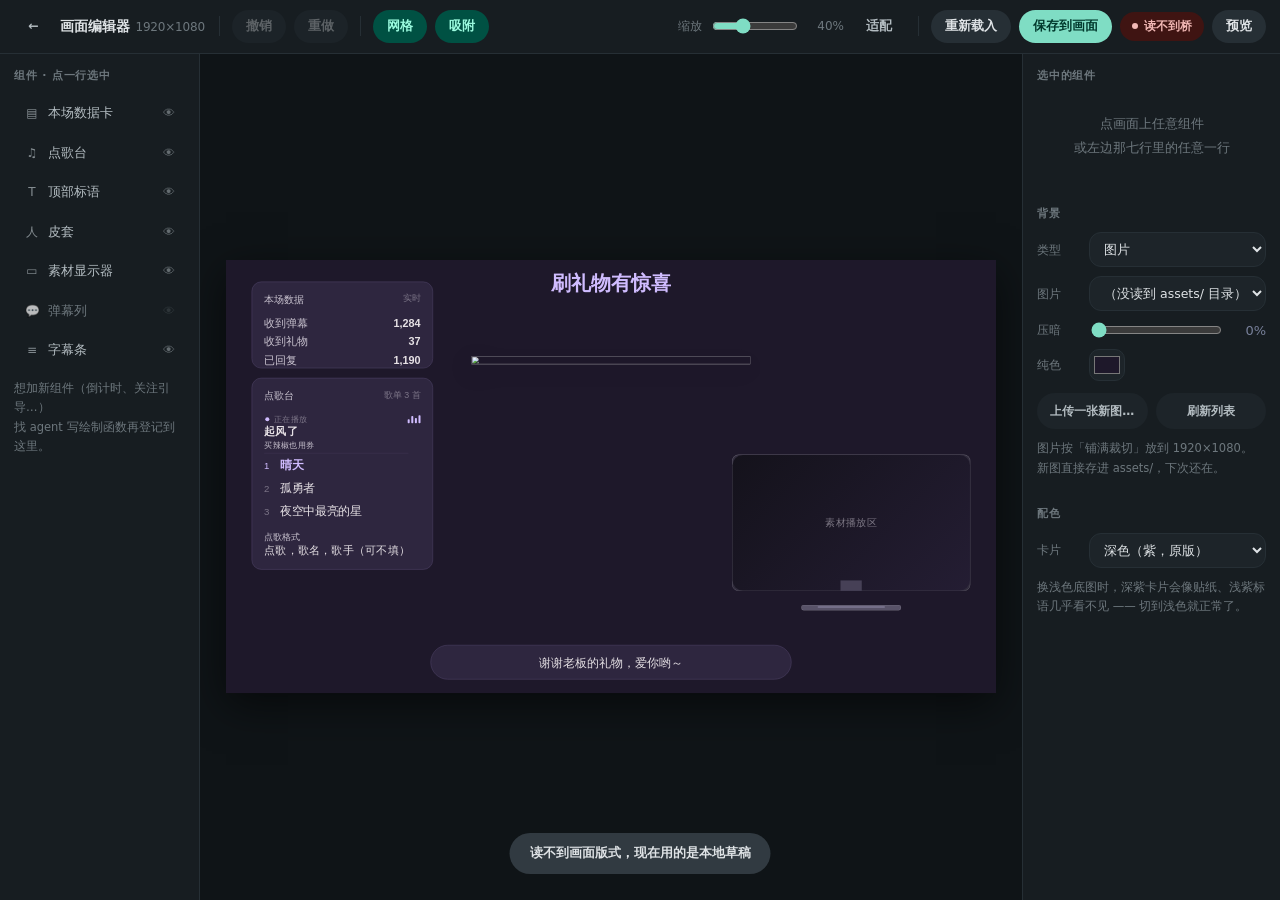
==== commit 6569bcd4: "feat(pet): 皮套换成 R2 素材（红发广工拟人），24fps 原生清晰度 assets/pet2 是今天生成的那套 714×714，角色 676×693，跟旧的 213×267 比 **显示" ====
--- a/editor.html
+++ b/editor.html
@@ -307,7 +307,7 @@
   { key:'stats',     name:'本场数据卡', icon:'▤', w:452, x:64,   y:54   },
   { key:'songs',     name:'点歌台',     icon:'♫', w:452, x:64,   y:294  },
   { key:'banner',    name:'顶部标语',   icon:'T', w:520, x:700,  y:26   },
-  { key:'character', name:'皮套',       icon:'人', w:570, x:675,  y:343  },
+  { key:'character', name:'皮套',       icon:'人', w:696, x:612,  y:240  },
   { key:'monitor',   name:'素材显示器', icon:'▭', w:594, x:1262, y:485  },
   { key:'danmaku',   name:'弹幕列',     icon:'💬', w:470, x:1386, y:180, visible:false },
   { key:'subtitle',  name:'字幕条',     icon:'≡', w:900, x:510,  y:960  },
@@ -321,7 +321,8 @@
   if (key === 'stats') return 216;
   if (key === 'songs') return 478;
   if (key === 'banner') return 64;
-  if (key === 'character') return Math.round(w * 1078 / 1005);
+  /* 皮套 = 角色包围盒 676×693（R2 素材）。改这里必须同步 render.py 的 CHAR_RATIO。 */
+  if (key === 'character') return Math.round(w * 693 / 676);
   if (key === 'monitor') return Math.round(w * 389 / 594);
   if (key === 'danmaku') return Math.max(80, DM_FLOOR - y);
   if (key === 'subtitle') return 86;
@@ -364,6 +365,9 @@
       o.size = Number.isFinite(+v.size) ? +v.size : 50;
       o.align = ['left','center','right'].indexOf(v.align) >= 0 ? v.align : 'center';
     }
+    /* 皮套用哪套素材 —— 原样带回去。丢了它画面会以为还是旧版式，
+       下次重启又按新基准换算一遍，人越存越大。 */
+    if (c.key === 'character' && (v.pet === 'pet2' || v.pet === 'pet')) o.pet = v.pet;
     out.items[c.key] = o;
   }
   return out;
@@ -485,7 +489,7 @@
       return s + '</div>';
     }
     case 'character':
-      return '<div class="t-character"><img src="' + assetUrl('assets/dafeiyu.png') + '" alt=""></div>';
+      return '<div class="t-character"><img src="' + assetUrl('assets/pet2-still.png') + '" alt=""></div>';
     case 'monitor':
       return '<div class="t-monitor" style="position:absolute;inset:0">' +
         '<div class="shell"><div class="scr">素材播放区</div></div>' +
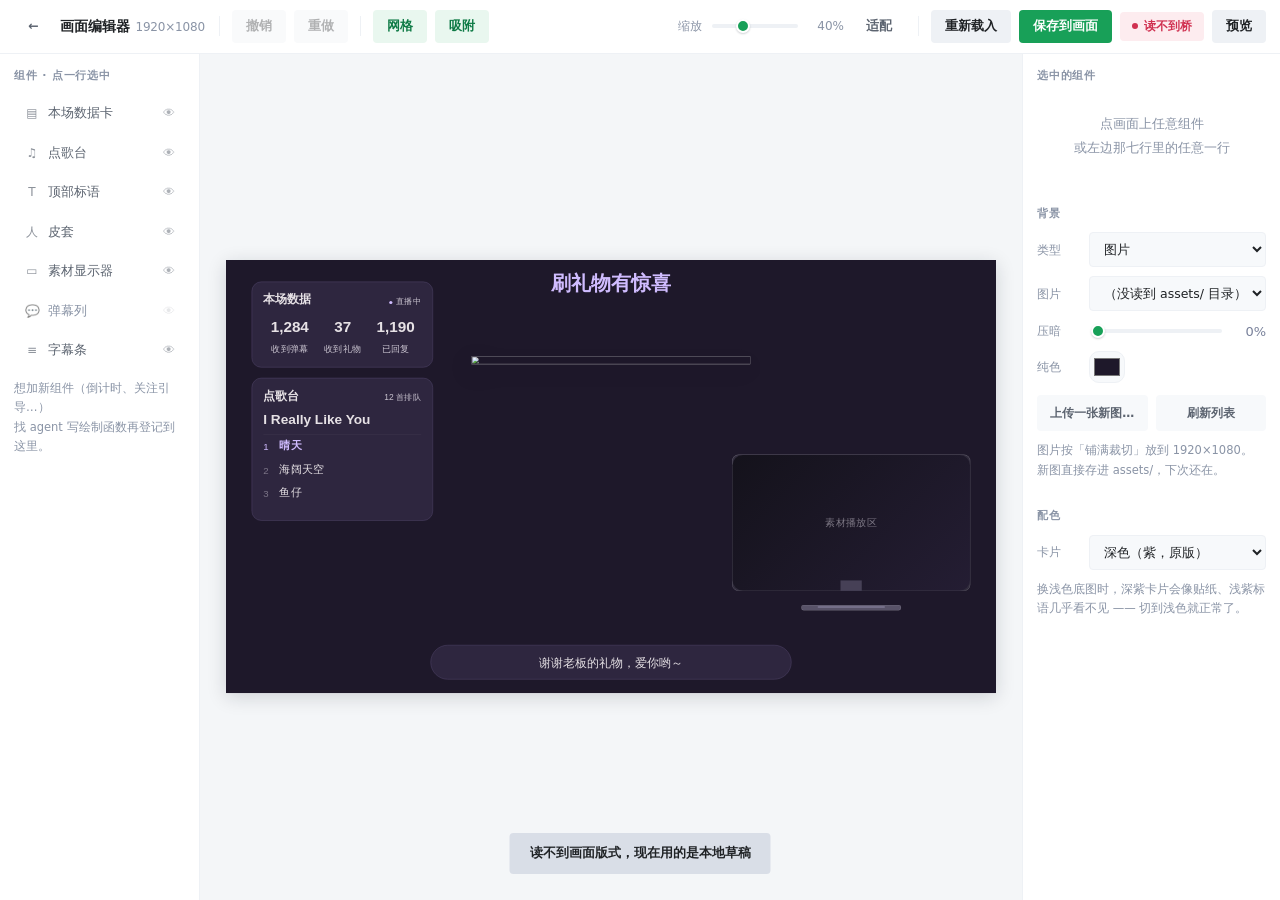
==== commit aff1f1ee: "feat(ui): 统一外壳 —— 一个侧栏装所有页面，日志拆出来单独一页 以前每页各有一套顶栏和配色，点来点去像五个不同的网站。现在：  - index.html 是唯一外壳：左侧菜单 + 常驻播放" ====
--- a/editor.html
+++ b/editor.html
@@ -4,6 +4,7 @@
 <meta charset="utf-8">
 <meta name="viewport" content="width=device-width,initial-scale=1">
 <title>直播画面编辑器 · zuige大肥鱼</title>
+<link rel="stylesheet" href="/ui/theme.css">
 <style>
 /* ══════════════════════════════════════════════════════════════════════
    直播画面编辑器（2026-10-28）
@@ -14,14 +15,8 @@
       卡片高度是倒推出来的（点歌台 = 正在播放 + 3 首 + 提示两行），
       放开高度就会出现"拖矮了文字叠成一团"。所以没有上下拉伸手柄。
    ══════════════════════════════════════════════════════════════════════ */
-/* ── 外壳配色：跟 home.html / settings.html / music.html 同一套 M3E 深色青 ──
+/* ── 外壳配色：来自 /ui/theme.css（2026-10-29 换成浅色后台风）──
    只改「工具外壳」。画布里面的颜色是 #stage 那套（画面真实的配色），别动。 */
-:root{
-  --surface:#0f1417;--surface-1:#171d21;--surface-2:#1d2429;--surface-3:#262f35;--surface-4:#313a41;
-  --on-surface:#dfe3e6;--on-variant:#b3bcc1;--muted:#6d777d;
-  --primary:#7fddc4;--on-primary:#00382c;--primary-c:#005143;--on-primary-c:#9bfbdf;
-  --warn:#f5c06b;--warn-c:#4a3410;--danger:#f2b8b5;--danger-c:#3f1412;
-}
 *{box-sizing:border-box}
 html,body{height:100%;margin:0}
 body{
@@ -33,7 +28,7 @@
 input,select{font:inherit}
 input[type=checkbox],input[type=range]{accent-color:var(--primary)}
 ::-webkit-scrollbar{width:10px;height:10px}
-::-webkit-scrollbar-thumb{background:var(--surface-3);border-radius:999px;border:2px solid var(--surface-1)}
+::-webkit-scrollbar-thumb{background:var(--surface-3);border-radius:var(--r-btn);border:2px solid var(--surface-1)}
 ::-webkit-scrollbar-track{background:transparent}
 
 /* ── 顶栏 ── */
@@ -44,13 +39,13 @@
 #top .brand{font-weight:600;font-size:14px;letter-spacing:-.2px;margin-right:2px}
 #top .brand small{font-weight:400;color:var(--muted);margin-left:6px;font-size:12px}
 #top .sep{width:1px;height:20px;background:var(--surface-3);margin:0 4px}
-.btn{padding:7px 14px;border:none;background:var(--surface-3);border-radius:999px;
+.btn{padding:7px 14px;border:none;background:var(--surface-3);border-radius:var(--r-btn);
   color:var(--on-surface);font-size:12.5px;font-weight:600;transition:background .15s,transform .1s;
   display:inline-flex;align-items:center;gap:6px;text-decoration:none}
 .btn:hover{background:var(--surface-4)}
 .btn:active{transform:scale(.98)}
 .btn.primary{background:var(--primary);color:var(--on-primary)}
-.btn.primary:hover{background:#96e8d3}
+.btn.primary:hover{background:var(--primary-h)}
 .btn.on{background:var(--primary-c);color:var(--on-primary-c)}
 .btn.ghost{background:transparent;color:var(--on-variant)}
 .btn.ghost:hover{background:var(--surface-2)}
@@ -69,7 +64,7 @@
 
 /* 组件列表 */
 #comps{display:flex;flex-direction:column;gap:2px}
-.comp{display:flex;align-items:center;gap:8px;padding:9px 10px;border-radius:14px;
+.comp{display:flex;align-items:center;gap:8px;padding:9px 10px;border-radius:var(--r-btn);
   cursor:pointer;color:var(--on-variant);font-size:13px}
 .comp:hover{background:var(--surface-2)}
 .comp.on{background:var(--primary-c);color:var(--on-primary-c);font-weight:600}
@@ -84,22 +79,27 @@
   flex:1;min-width:0;position:relative;overflow:auto;display:flex;
   align-items:center;justify-content:center;padding:26px;
   background-color:var(--surface);
-  background-image:radial-gradient(circle at 1px 1px #222b31 1px,transparent 0);
+  background-image:radial-gradient(circle at 1px 1px #d5dbe4 1px,transparent 0);
   background-size:16px 16px;
 }
-#stageBox{position:relative;flex:0 0 auto;background:#17131F;box-shadow:0 12px 40px rgba(0,0,0,.55)}
+#stageBox{position:relative;flex:0 0 auto;background:#17131F;box-shadow:0 4px 18px rgba(16,24,40,.16)}
 
 #stage{
   position:absolute;left:0;top:0;width:1920px;height:1080px;transform-origin:0 0;overflow:hidden;
   --ink:#E6E1E5;--dim:#CAC4D0;--faint:rgba(202,196,208,.5);
   --pri:#D0BCFF;--ter:#EFB8C8;--card:#2E263F;--hair:#5C4F78;
+  --hr:rgba(255,255,255,.08);--tipbg:rgba(208,188,255,.08);
   --font:"Microsoft YaHei","Segoe UI",sans-serif;
 }
-/* 浅色主题：跟 native/render.py 的 _PALETTE['light'] 一一对应 */
+/* 浅色主题：跟 native/render.py 的 _PALETTE['light'] 一一对应
+   2026-10-28 晚改：强调色换成「背景红」#B0274A，卡片改成玻璃白 + 柔影 */
 #stage[data-theme="light"]{
   --ink:#1B1B1F;--dim:#44464F;--faint:rgba(68,70,79,.75);
-  --pri:#4F378B;--ter:#7D5260;--card:#FFFFFF;--hair:#CAC4D0;
-}
+  --pri:#B0274A;--ter:#963A54;--card:rgba(255,255,255,.80);--hair:rgba(255,255,255,.94);
+  --hr:rgba(27,27,31,.12);--tipbg:rgba(176,39,74,.09);
+}
+#stage[data-theme="light"] .card,
+#stage[data-theme="light"] .t-subtitle .bar{box-shadow:0 14px 34px rgba(128,34,66,.20)}
 #bgLayer{position:absolute;inset:0;background-size:cover;background-position:center;background-repeat:no-repeat}
 #scrim{position:absolute;inset:0;pointer-events:none;background:#000;opacity:0}
 #grid{position:absolute;inset:0;pointer-events:none;display:none;
@@ -135,7 +135,7 @@
 .c-bars{position:absolute;display:flex;gap:4px;align-items:flex-end}
 .c-bars s{width:5px;flex:0 0 auto;background:var(--pri);border-radius:2px;display:block;text-decoration:none}
 .c-dot{position:absolute;border-radius:50%;background:var(--pri)}
-.c-hr{position:absolute;height:1px;background:var(--hair);opacity:.45}
+.c-hr{position:absolute;height:1px;background:var(--hr)}
 
 .t-banner{display:flex;align-items:center;justify-content:center;font-family:var(--font);
   font-weight:700;white-space:nowrap;color:var(--pri)}
@@ -169,7 +169,7 @@
 .fld{display:flex;align-items:center;gap:8px;margin-bottom:9px}
 .fld label{flex:0 0 44px;color:var(--muted);font-size:12px}
 .fld input[type=number],.fld input[type=text],.fld select{
-  flex:1;min-width:0;padding:8px 10px;border:1px solid var(--surface-3);border-radius:12px;
+  flex:1;min-width:0;padding:8px 10px;border:1px solid var(--surface-3);border-radius:var(--r-btn);
   background:var(--surface-2);color:var(--on-surface);font-size:12.5px;outline:none}
 .fld input:focus,.fld select:focus{border-color:var(--primary)}
 .fld input[readonly]{background:var(--surface-1);color:var(--muted)}
@@ -180,14 +180,14 @@
 .grid2 .fld{margin-bottom:0}
 .grid2 .fld label{flex:0 0 16px;text-align:center;color:var(--muted)}
 .mini{display:grid;grid-template-columns:1fr 1fr;gap:8px;margin-top:12px}
-.mini button{padding:9px 0;border:none;background:var(--surface-2);border-radius:999px;
+.mini button{padding:9px 0;border:none;background:var(--surface-2);border-radius:var(--r-btn);
   color:var(--on-variant);font-size:12px;font-weight:600}
 .mini button:hover{background:var(--surface-3);color:var(--on-surface)}
 .chk{display:flex;align-items:center;gap:8px;color:var(--on-variant);font-size:12.5px;
   margin:12px 0 2px;cursor:pointer}
 .hr{height:1px;background:var(--surface-3);margin:14px 0}
 .empty{color:var(--muted);padding:18px 2px;text-align:center;line-height:1.9;font-size:12.5px}
-.warnbox{background:var(--warn-c);border-radius:14px;padding:10px 12px;color:var(--warn);
+.warnbox{background:var(--warn-c);border-radius:var(--r-btn);padding:10px 12px;color:var(--warn);
   font-size:11.5px;line-height:1.7;margin-top:10px}
 
 /* 预览模式 */
@@ -201,7 +201,7 @@
   font-size:12px;pointer-events:none}
 
 #toast{position:fixed;left:50%;bottom:26px;transform:translate(-50%,20px);opacity:0;
-  background:var(--surface-4);color:var(--on-surface);padding:11px 20px;border-radius:999px;
+  background:var(--surface-4);color:var(--on-surface);padding:11px 20px;border-radius:var(--r-btn);
   font-size:12.5px;font-weight:600;pointer-events:none;transition:.22s;z-index:99;max-width:70vw}
 #toast.on{opacity:1;transform:translate(-50%,0)}
 
@@ -209,7 +209,7 @@
    原来只弹 1.8 秒的 toast，直播中低头看屏幕就错过了 —— 表现就是
    「我拖了、但画面没动」，跟没做一样。 */
 .sync{display:inline-flex;align-items:center;gap:6px;font-size:11.5px;font-weight:600;
-  padding:6px 12px;border-radius:999px;background:var(--primary-c);color:var(--on-primary-c);
+  padding:6px 12px;border-radius:var(--r-btn);background:var(--primary-c);color:var(--on-primary-c);
   white-space:nowrap}
 .sync::before{content:'';width:6px;height:6px;border-radius:50%;background:currentColor}
 .sync.dirty{background:var(--warn-c);color:var(--warn)}
@@ -316,13 +316,23 @@
 
 /* 高度公式 —— 🔴 必须跟 native/render.py 的 comp_h() 一字不差，
    否则编辑器里看到的框和真画面差一截，拖出来的坐标就是错的。 */
+/* 皮套那两项要先声明：H_ 里要用，而 defaultScene() 在下面就会跑起来，
+   放到后面会踩 let 的暂时性死区（TDZ），表现是整页白屏。 */
+let PET_R = 693 / 676;                       // 皮套高宽比，loadPet() 会覆盖
+let PET_STILL = 'assets/pet2-still.png';     // 皮套静态预览图
 const DM_FLOOR = H - 206;
 function H_(key, y, w) {
-  if (key === 'stats') return 216;
-  if (key === 'songs') return 478;
+  /* 2026-10-28 晚：两张卡的高度改成跟 native/render.py 的 stats_h()/songs_h() 一模一样
+     （stats = 28*2 + 42 + 22 + 64 + 30，songs = 28*2 + 42 + 14 + 56 + 14 + 3*58）。
+     以前这里写死 216 / 478，改版式时两边都忘了就会错位。
+     22:2x 又砍了歌手行和「点歌格式」块，songs 从 510 掉到 356。 */
+  if (key === 'stats') return 214;
+  if (key === 'songs') return 356;
   if (key === 'banner') return 64;
-  /* 皮套 = 角色包围盒 676×693（R2 素材）。改这里必须同步 render.py 的 CHAR_RATIO。 */
-  if (key === 'character') return Math.round(w * 693 / 676);
+  /* 皮套 = 角色包围盒的高宽比。**这个数字跟着素材走**：pet2 是 693/676、
+     pet 是 267/213，所以不能写死 —— 由 loadPet() 从桥的 /pet 拿当前那套的
+     ratio 填进来。兜底值用 R2 的，拿不到也不至于把框画飞。 */
+  if (key === 'character') return Math.round(w * PET_R);
   if (key === 'monitor') return Math.round(w * 389 / 594);
   if (key === 'danmaku') return Math.max(80, DM_FLOOR - y);
   if (key === 'subtitle') return 86;
@@ -343,7 +353,7 @@
   items.banner.size = 50;
   items.banner.align = 'center';
   return { version:1, theme:'dark',
-    bg:{ type:'image', image:'assets/bg-gdut.png', color:'#1E182A', dim:0 },
+    bg:{ type:'image', image:'assets/bg.png', color:'#1E182A', dim:0 },
     items };
 }
 
@@ -367,7 +377,7 @@
     }
     /* 皮套用哪套素材 —— 原样带回去。丢了它画面会以为还是旧版式，
        下次重启又按新基准换算一遍，人越存越大。 */
-    if (c.key === 'character' && (v.pet === 'pet2' || v.pet === 'pet')) o.pet = v.pet;
+    if (c.key === 'character' && typeof v.pet === 'string' && /^pet\d*$/.test(v.pet)) o.pet = v.pet;
     out.items[c.key] = o;
   }
   return out;
@@ -452,44 +462,47 @@
         'justify-content:' + (it.align === 'left' ? 'flex-start' : it.align === 'right' ? 'flex-end' : 'center') + '">' +
         '刷礼物有惊喜</div>';
     case 'stats': {
-      const k = it.w / 452;
-      const rows = [['收到弹幕', '1,284'], ['收到礼物', '37'], ['已回复', '1,190']];
+      /* 横排三格：坐标抄 native/render.py 的 stats_geom()（28 / 92 / 156）。
+         **这里不乘 k** —— 真画面的内边距是固定像素，不跟卡片宽度缩放；
+         乘了 k 之后 594 宽的卡在预览里会比真画面松一大截。 */
+      const cell = (it.w - 56) / 3;
+      const vals = ['1,284', '37', '1,190'];
+      const labs = ['收到弹幕', '收到礼物', '已回复'];
+      /* 数字字号跟 render.py 一样按格宽收：卡片拖窄到 400 时 48 号会压到隔壁格。
+         雅黑粗体的「1,284」约 2.8px/号 宽，所以按最宽的那个反算。 */
+      let nsz = 48;
+      while (nsz > 26 && 2.8 * nsz > cell - 24) nsz -= 2;
       let s = '<div class="card">';
-      s += tx(k, 30, 30, '本场数据', 25, 'var(--dim)');
-      s += tr(k, 30, 30, '实时', 22, 'var(--faint)');
-      rows.forEach(function (r, i) {
-        const y = 90 + i * 46;
-        s += tx(k, 30, y, r[0], 27, 'var(--dim)');
-        s += tr(k, 30, y, r[1], 27, 'var(--ink)', 'font-weight:700');
+      s += tx(1, 28, 28, '本场数据', 30, 'var(--ink)', 'font-weight:700');
+      s += tr(1, 28, 36, '直播中', 21, 'var(--dim)');
+      s += '<i class="c-dot" style="right:100px;top:47px;width:8px;height:8px"></i>';
+      for (let i = 0; i < 3; i++) {
+        const x = 28 + cell * i;
+        s += tx(1, x, 92, vals[i], nsz, 'var(--ink)',
+          'font-weight:700;width:' + cell + 'px;text-align:center');
+        s += tx(1, x, 156, labs[i], 23, 'var(--dim)',
+          'width:' + cell + 'px;text-align:center');
+      }
+      return s + '</div>';
+    }
+    case 'songs': {
+      /* 坐标同样抄 render.py：28 / 84 / 140（细线）/ 154 起排队。
+         22:2x 砍掉「正在播放」标签、歌手名、点歌格式块之后只剩四段。 */
+      let s = '<div class="card">';
+      s += tx(1, 28, 28, '点歌台', 30, 'var(--ink)', 'font-weight:700');
+      s += tr(1, 28, 36, '12 首排队', 21, 'var(--dim)');
+      s += tx(1, 28, 84, 'I Really Like You', 34, 'var(--ink)', 'font-weight:700');
+      s += '<div class="c-hr" style="left:28px;right:28px;top:140px"></div>';
+      ['晴天', '海阔天空', '鱼仔'].forEach(function (t, i) {
+        const y = 154 + i * 58, first = i === 0;
+        s += tx(1, 28, y + 6, String(i + 1), 24, first ? 'var(--pri)' : 'var(--faint)');
+        s += tx(1, 68, y, t, 28, first ? 'var(--pri)' : 'var(--ink)',
+          first ? 'font-weight:700' : '');
       });
       return s + '</div>';
     }
-    case 'songs': {
-      const k = it.w / 452;
-      let s = '<div class="card">';
-      s += tx(k, 30, 30, '点歌台', 25, 'var(--dim)');
-      s += tr(k, 30, 30, '歌单 3 首', 22, 'var(--faint)');
-      s += '<i class="c-dot" style="left:' + (33 * k) + 'px;top:' + (97 * k) + 'px;' +
-           'width:' + (10 * k) + 'px;height:' + (10 * k) + 'px"></i>';
-      s += tx(k, 54, 90, '正在播放', 21, 'var(--faint)');
-      s += '<span class="c-bars" style="right:' + (30 * k) + 'px;top:' + (92 * k) + 'px">' +
-        [10, 18, 13, 20].map(function (h) {
-          return '<s style="height:' + (h * k) + 'px"></s>';
-        }).join('') + '</span>';
-      s += tx(k, 30, 118, '起风了', 28, 'var(--ink)', 'font-weight:700');
-      s += tx(k, 30, 156, '买辣椒也用券', 21, 'var(--dim)');
-      s += '<div class="c-hr" style="left:' + (30 * k) + 'px;right:' + (60 * k) + 'px;top:' + (186 * k) + 'px"></div>';
-      ['晴天', '孤勇者', '夜空中最亮的星'].forEach(function (t, i) {
-        const y = 202 + i * 58, first = i === 0;
-        s += tx(k, 30, y + 4, String(i + 1), 24, first ? 'var(--pri)' : 'var(--faint)');
-        s += tx(k, 70, y, t, 29, first ? 'var(--pri)' : 'var(--ink)', first ? 'font-weight:700' : '');
-      });
-      s += tx(k, 30, 384, '点歌格式', 22, 'var(--dim)');
-      s += tx(k, 30, 414, '点歌，歌名，歌手（可不填）', 28, 'var(--ink)');
-      return s + '</div>';
-    }
     case 'character':
-      return '<div class="t-character"><img src="' + assetUrl('assets/pet2-still.png') + '" alt=""></div>';
+      return '<div class="t-character"><img src="' + assetUrl(PET_STILL) + '" alt=""></div>';
     case 'monitor':
       return '<div class="t-monitor" style="position:absolute;inset:0">' +
         '<div class="shell"><div class="scr">素材播放区</div></div>' +
@@ -896,12 +909,28 @@
   }
 }
 
+/* 皮套用的是哪套素材 —— 决定「皮套框」的高宽比和预览图。
+   比例必须跟 native/render.py 的 CHAR_RATIO 一致，那边是按素材包围盒现量的，
+   所以这里只能问桥（/pet 读的是 render.py 落下的 pet-geom.json）。 */
+async function loadPet() {
+  try {
+    const r = await fetchT(API + '/pet', {}, 5000);
+    const j = await r.json();
+    if (!j.ok || !Array.isArray(j.list)) return;
+    const cur = j.list.find((x) => x.name === (j.cur || (scene.items.character || {}).pet));
+    if (!cur) return;
+    if (Number.isFinite(+cur.ratio) && +cur.ratio > 0) PET_R = +cur.ratio;
+    if (cur.still) PET_STILL = 'assets/' + cur.still;
+  } catch (e) { /* 拿不到就用兜底值，别让编辑器因此打不开 */ }
+}
+
 async function loadFromBridge(showToast) {
   try {
     const r = await fetchT(API + '/layout', {}, 6000);
     const j = await r.json();
     if (j.ok && j.layout) {
       scene = normalize(j.layout);
+      await loadPet();          // 先问清楚是哪套素材，再画框 —— 反了框会按旧比例算
       pushHistory(); renderAll();
       setSync('ok', '已同步');
       if (showToast) toast('已从画面重新载入');
--- a/ui/theme.css
+++ b/ui/theme.css
@@ -0,0 +1,105 @@
+/* ════════════════════════════════════════════════════════════════════
+ * 公共主题（2026-10-29）
+ *
+ * 从「深色 M3 Expressive」换成「浅色后台风」，参照 SoybeanAdmin / Naive UI：
+ *   · 卡片靠 1px 边框分隔，不靠阴影和大圆角
+ *   · 圆角 4~6px（原来卡片 28px、按钮胶囊 999px）
+ *   · 主色 #18a058，浅绿容器 #e9f7ef 配深绿字 #0e7a45
+ *
+ * 规矩照旧：只用纯色，任何地方都不许出现渐变。
+ *
+ * 变量名沿用旧名（--surface / --surface-1 / --primary-c …），
+ * 这样四个页面里的 CSS 不用改选择器，只把 :root 换成本文件的 link 就行。
+ * ════════════════════════════════════════════════════════════════════ */
+:root{
+  /* 告诉浏览器用浅色原生控件 —— 不加这行，range 轨道和滚动条会按深色渲染，
+     在浅色页面上是刺眼的一条黑杠。 */
+  color-scheme: light;
+
+  /* 底色层级 */
+  --bg:#f4f6f8;
+  --surface:#f4f6f8;        /* 页面底 */
+  --surface-1:#ffffff;      /* 卡片 */
+  --surface-2:#f7f9fb;      /* 次级填充：stat 块、只读区 */
+  --surface-3:#eef1f5;      /* hover、按钮底 */
+  --surface-4:#d9dee7;      /* 深一点的边框 */
+  --border:#e6e9ef;         /* 标准分隔线 */
+  --border-2:#dfe4ec;
+
+  /* 文字 */
+  --on-surface:#1f2225;
+  --on-variant:#5c6470;
+  --muted:#8a94a6;
+
+  /* 主色 */
+  --primary:#18a058;
+  --primary-h:#128a4a;
+  --primary-c:#e9f7ef;      /* 浅绿容器：选中项、Tag、次按钮 */
+  --on-primary-c:#0e7a45;   /* 浅绿底上的深绿字 */
+  --on-primary:#ffffff;     /* 实心主色上的字 */
+
+  /* 语义色：实心色 + 同色系浅底 */
+  --warn:#d98b0b;
+  --warn-c:#fdf4e3;
+  --danger:#d03050;
+  --danger-c:#fdecef;
+  --info:#2080f0;
+  --info-c:#eaf3fe;
+
+  /* 圆角与阴影 */
+  --r-card:6px;
+  --r-btn:4px;
+  --r-tag:3px;
+  --shadow:0 1px 2px rgba(16,24,40,.05);
+}
+
+/* ── 基础 ───────────────────────────────────────────────────────── */
+*,*::before,*::after{box-sizing:border-box}
+
+/* ── 滑杆 ─────────────────────────────────────────────────────────
+ * 🔴 可点区域的高度必须给足（18px），轨道的 4px 用伪元素画。
+ *    直接给 input 设 height:4px 会让整个控件只有 4px 高 —— 滑块伸出去的那截
+ *    收不到点击，表现就是「拖不动」，2026-10-29 踩过一次。 */
+input[type=range]{
+  -webkit-appearance:none;appearance:none;
+  height:18px;background:transparent;outline:none;cursor:pointer;
+}
+input[type=range]::-webkit-slider-runnable-track{
+  height:4px;border-radius:2px;background:var(--surface-3);
+}
+input[type=range]::-webkit-slider-thumb{
+  -webkit-appearance:none;width:14px;height:14px;border-radius:50%;
+  background:var(--primary);border:2px solid var(--surface-1);
+  box-shadow:0 1px 2px rgba(16,24,40,.2);cursor:pointer;
+  margin-top:-5px; /* (4 - 14) / 2，让滑块压在轨道正中 */
+}
+input[type=range]::-moz-range-track{
+  height:4px;border-radius:2px;background:var(--surface-3);
+}
+input[type=range]::-moz-range-thumb{
+  width:12px;height:12px;border-radius:50%;background:var(--primary);
+  border:2px solid var(--surface-1);cursor:pointer;
+}
+
+/* ── 状态标签（替代以前那种「灰色小字跟在按钮后面」）─────────────── */
+.tag{display:inline-flex;align-items:center;gap:5px;height:22px;padding:0 7px;
+     border-radius:var(--r-tag);font-size:12px;font-weight:500;line-height:1;
+     background:var(--surface-3);color:var(--on-variant);white-space:nowrap;
+     font-variant-numeric:tabular-nums}
+.tag i{width:6px;height:6px;border-radius:50%;background:currentColor;flex:none}
+.tag.on{background:var(--primary-c);color:var(--on-primary-c)}
+.tag.warn{background:var(--warn-c);color:var(--warn)}
+.tag.bad{background:var(--danger-c);color:var(--danger)}
+.tag.info{background:var(--info-c);color:var(--info)}
+
+/* ── 键值行：左边名称、中间内容、右边状态 ─────────────────────── */
+.kv{display:grid;grid-template-columns:104px 1fr auto;align-items:center;
+    gap:14px;padding:12px 0;border-bottom:1px solid var(--border)}
+.kv:first-child{padding-top:0}
+.kv:last-child{border-bottom:none;padding-bottom:0}
+.kv .k{font-size:13px;color:var(--on-variant)}
+.kv .v{display:flex;align-items:center;gap:8px;font-size:13px;min-width:0}
+.kv .v .num{font-size:13px;font-weight:500;font-variant-numeric:tabular-nums}
+@media (max-width:720px){
+  .kv{grid-template-columns:1fr;gap:6px;align-items:start}
+}
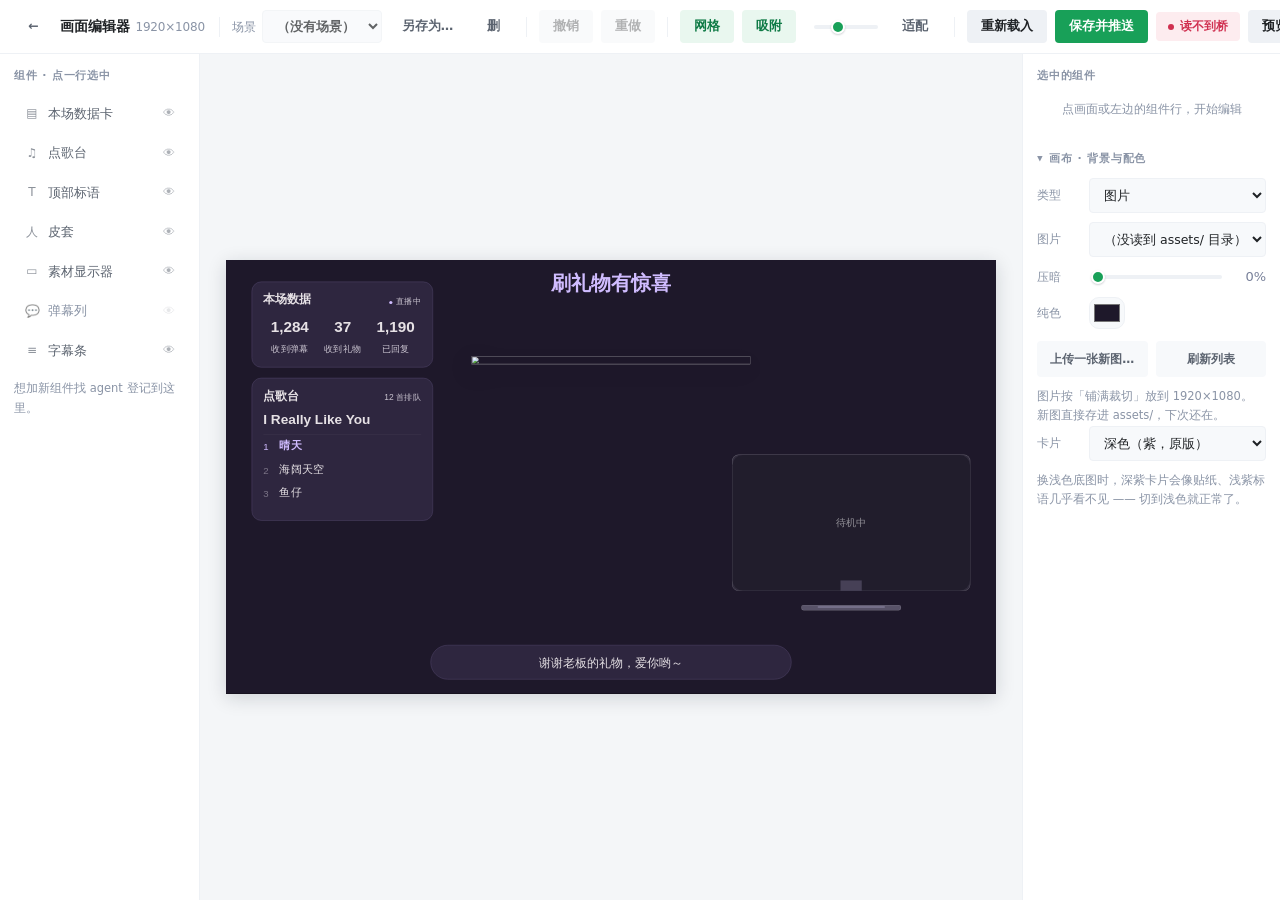
==== commit 19754a7b: "feat: 白饭账本、对话改造、多场景编辑器、一键开播 攒了 10-29 到 11-01 的一批改动，一起存档。远端当干净模板用， 素材/缓存/运行日志照旧不进仓库；新增 .taste-skill、." ====
--- a/editor.html
+++ b/editor.html
@@ -35,13 +35,21 @@
 #top{
   flex:0 0 auto;display:flex;align-items:center;gap:8px;padding:10px 14px;
   background:var(--surface-1);border-bottom:1px solid var(--surface-3);z-index:20;
-}
+  /* 窄窗口下整条横向滚动，而不是把按钮压成竖排（2026-11-01） */
+  overflow-x:auto;overflow-y:hidden;scrollbar-width:thin;
+}
+#top > *{flex:0 0 auto}
+#top .sep{flex:0 0 auto}
+#top .spacer{flex:1 1 auto}
 #top .brand{font-weight:600;font-size:14px;letter-spacing:-.2px;margin-right:2px}
 #top .brand small{font-weight:400;color:var(--muted);margin-left:6px;font-size:12px}
 #top .sep{width:1px;height:20px;background:var(--surface-3);margin:0 4px}
 .btn{padding:7px 14px;border:none;background:var(--surface-3);border-radius:var(--r-btn);
   color:var(--on-surface);font-size:12.5px;font-weight:600;transition:background .15s,transform .1s;
-  display:inline-flex;align-items:center;gap:6px;text-decoration:none}
+  display:inline-flex;align-items:center;gap:6px;text-decoration:none;
+  /* 2026-11-01：顶栏越塞越满，窄窗口下 flex 会把按钮压扁，「另存为…」被挤成竖排。
+     一律不换行、不压缩，宽度不够就让整条顶栏横向滚动。 */
+  white-space:nowrap;flex:0 0 auto}
 .btn:hover{background:var(--surface-4)}
 .btn:active{transform:scale(.98)}
 .btn.primary{background:var(--primary);color:var(--on-primary)}
@@ -52,6 +60,22 @@
 .btn[disabled]{opacity:.35;pointer-events:none}
 .spacer{flex:1}
 #zoomWrap{display:flex;align-items:center;gap:8px;color:var(--muted);font-size:12px}
+/* 场景选择（2026-11-01）：顶栏那个下拉框。用原生 select 而不是自绘菜单 ——
+   它要能在直播中一眼看清、点两下就切，不该为了好看牺牲手感。 */
+#scnWrap{display:flex;align-items:center;gap:6px;color:var(--muted);font-size:12px}
+#scnSel{max-width:180px;padding:7px 10px;border:1px solid var(--surface-3);
+  border-radius:var(--r-btn);background:var(--surface-2);color:var(--on-surface);
+  font-size:12.5px;font-weight:600;outline:none;cursor:pointer}
+#scnSel:focus{border-color:var(--primary)}
+#scnSel.live{border-color:var(--primary);background:var(--primary-c);color:var(--on-primary-c)}
+#scnWrap,#zoomWrap{white-space:nowrap}
+/* 窄窗口（含嵌进后台外壳、旁边还有侧栏的时候）先把「缩放 50%」这几个字让出去，
+   缩放滑杆本身留着 —— 它比那几个字有用。 */
+@media (max-width:1400px){
+  #zoomWrap > span:first-child,#zoomTxt{display:none}
+  #zoom{width:64px!important}
+  #scnSel{max-width:140px}
+}
 
 /* ── 三栏 ── */
 main{flex:1;display:flex;min-height:0}
@@ -61,6 +85,12 @@
 .pane{padding:14px}
 .pane h3{margin:0 0 10px;font-size:11px;font-weight:700;letter-spacing:.8px;color:var(--muted)}
 .hint{color:var(--muted);font-size:11.5px;line-height:1.7;margin:10px 0 0}
+/* 「画布 · 背景与配色」折叠节：原生 details，零 JS */
+details.fold summary{cursor:pointer;list-style:none;display:flex;align-items:center;gap:6px;
+  margin:0 0 10px;font-size:11px;font-weight:700;letter-spacing:.8px;color:var(--muted)}
+details.fold summary::-webkit-details-marker{display:none}
+details.fold summary::before{content:'▸';transition:transform .15s;display:inline-block}
+details.fold[open] summary::before{transform:rotate(90deg)}
 
 /* 组件列表 */
 #comps{display:flex;flex-direction:column;gap:2px}
@@ -148,8 +178,8 @@
 .t-monitor .shell{position:absolute;left:0;right:0;top:0;height:87.5%;
   background:#302B3C;border:1px solid rgba(255,255,255,.25);border-radius:1.6em;padding:2.9%}
 .t-monitor .scr{position:absolute;inset:0;border-radius:1em;overflow:hidden;
-  background:linear-gradient(135deg,#14121b,#241d33);display:flex;align-items:center;
-  justify-content:center;color:rgba(202,196,208,.55);font-family:var(--font);font-size:2.6em}
+  background:#211D2C;display:flex;align-items:center;
+  justify-content:center;color:rgba(255,255,255,.51);font-family:var(--font);font-size:2.6em}
 .t-monitor .neck{position:absolute;left:50%;transform:translateX(-50%);bottom:12.5%;width:9%;height:6.7%;
   background:#464056}
 .t-monitor .foot{position:absolute;left:50%;transform:translateX(-50%);bottom:0;width:42%;height:3.6%;
@@ -185,8 +215,12 @@
 .mini button:hover{background:var(--surface-3);color:var(--on-surface)}
 .chk{display:flex;align-items:center;gap:8px;color:var(--on-variant);font-size:12.5px;
   margin:12px 0 2px;cursor:pointer}
+/* 样式区：颜色槽行尾的「主题」小勾 —— 勾上=跟随深/浅配色，不勾=用左边选的颜色 */
+.fld .follow{flex:0 0 auto;display:flex;align-items:center;gap:4px;color:var(--muted);
+  font-size:11px;cursor:pointer;margin:0}
+.fld.w56 label{flex-basis:56px}
 .hr{height:1px;background:var(--surface-3);margin:14px 0}
-.empty{color:var(--muted);padding:18px 2px;text-align:center;line-height:1.9;font-size:12.5px}
+.empty{color:var(--muted);padding:4px 2px;text-align:center;line-height:1.8;font-size:11.5px}
 .warnbox{background:var(--warn-c);border-radius:var(--r-btn);padding:10px 12px;color:var(--warn);
   font-size:11.5px;line-height:1.7;margin-top:10px}
 
@@ -221,6 +255,13 @@
 <header id="top">
   <a class="btn ghost" href="/" title="回控制台">←</a>
   <div class="brand">画面编辑器<small>1920×1080</small></div>
+  <div class="sep"></div>
+  <div id="scnWrap">
+    <span>场景</span>
+    <select id="scnSel" title="直播画面正在用的版式；换一个就立刻切过去"></select>
+    <button class="btn ghost" id="scnNew" title="把现在编辑的样子存成一个新场景（存完就用它）">另存为…</button>
+    <button class="btn ghost" id="scnDel" title="删掉当前场景（画面不会跟着变）">删</button>
+  </div>
   <div class="sep"></div>
   <button class="btn" id="undoBtn" title="Ctrl+Z">撤销</button>
   <button class="btn" id="redoBtn" title="Ctrl+Shift+Z">重做</button>
@@ -235,8 +276,9 @@
     <button class="btn ghost" id="fitBtn">适配</button>
   </div>
   <div class="sep"></div>
-  <button class="btn" id="reloadBtn" title="丢掉本地改动，重新从画面读">重新载入</button>
-  <button class="btn primary" id="saveBtn" title="Ctrl+S">保存到画面</button>
+  <button class="btn ghost" id="draftBtn" title="把刷新前没保存的改动捡回来" style="display:none">恢复草稿</button>
+  <button class="btn" id="reloadBtn" title="丢掉没保存的改动，回到画面正在用的版式">重新载入</button>
+  <button class="btn primary" id="saveBtn" title="Ctrl+S · 只有点这里才会推到直播画面">保存并推送</button>
   <span class="sync" id="sync">读取中…</span>
   <button class="btn" id="previewBtn">预览</button>
 </header>
@@ -246,7 +288,7 @@
     <section class="pane">
       <h3>组件 · 点一行选中</h3>
       <div id="comps"></div>
-      <div class="hint">想加新组件（倒计时、关注引导…）<br>找 agent 写绘制函数再登记到这里。</div>
+      <div class="hint">想加新组件找 agent 登记到这里。</div>
     </section>
   </aside>
 
@@ -271,14 +313,11 @@
       <h3>选中的组件</h3>
       <div id="props"></div>
     </section>
-    <section class="pane">
-      <h3>背景</h3>
+    <details class="pane fold" open>
+      <summary>画布 · 背景与配色</summary>
       <div id="bgPane"></div>
-    </section>
-    <section class="pane">
-      <h3>配色</h3>
       <div id="themePane"></div>
-    </section>
+    </details>
   </aside>
 </main>
 
@@ -313,6 +352,29 @@
   { key:'subtitle',  name:'字幕条',     icon:'≡', w:900, x:510,  y:960  },
 ];
 const BYKEY = Object.fromEntries(COMPS.map(c => [c.key, c]));
+
+/* ── 样式自定义（2026-10-29）──
+   每个组件可以改两样东西：颜色槽（card 卡片底色 / fg 主文字色 / pri 强调色）+
+   常显文字（标语、标题、状态字…）。不设置 = 跟随主题 / 用默认字，老版式零变化。
+   🔴 字段名跟 bridge.mjs 的 sanitizeLayout()、native/render.py 的 apply_layout()
+   三处一致 —— 动这里记得另外两处。颜色一律 #RRGGBB 或 #RRGGBBAA。 */
+const COL_SLOTS = { card: ['卡片底色', '#2E263F'], fg: ['文字色', '#E6E1E5'], pri: ['强调色', '#D0BCFF'] };
+const TXT_LABEL = { text: '标语文字', title: '标题', live: '状态字', idle: '待机字' };
+const TXT_DEF = {
+  banner:  { text: '刷礼物有惊喜' },
+  stats:   { title: '本场数据', live: '直播中', labels: ['收到弹幕', '收到礼物', '已回复'] },
+  songs:   { title: '点歌台' },
+  monitor: { idle: '待机中' },
+};
+const STYLE_SPEC = {
+  banner:   { col: ['pri'],                 txt: ['text'] },
+  stats:    { col: ['card', 'fg', 'pri'],   txt: ['title', 'live'], labels: true },
+  songs:    { col: ['card', 'fg', 'pri'],   txt: ['title'] },
+  monitor:  { col: ['card', 'fg'],          txt: ['idle'] },
+  danmaku:  { col: ['fg'],                  txt: [] },
+  subtitle: { col: ['card', 'fg'],          txt: [] },
+  /* 皮套是纯图片，没有字也没有底色，不开放 */
+};
 
 /* 高度公式 —— 🔴 必须跟 native/render.py 的 comp_h() 一字不差，
    否则编辑器里看到的框和真画面差一截，拖出来的坐标就是错的。 */
@@ -378,6 +440,21 @@
     /* 皮套用哪套素材 —— 原样带回去。丢了它画面会以为还是旧版式，
        下次重启又按新基准换算一遍，人越存越大。 */
     if (c.key === 'character' && typeof v.pet === 'string' && /^pet\d*$/.test(v.pet)) o.pet = v.pet;
+    /* 样式自定义（2026-10-29）：颜色槽 + 常显文字。这里轻校验只为预览不炸，
+       桥的 sanitizeLayout() 还会再验一遍；不认识的值直接不带回去 = 回落主题。 */
+    const spec = STYLE_SPEC[c.key];
+    if (spec) {
+      for (const k of spec.col) {
+        if (typeof v[k] === 'string' && /^#[0-9a-fA-F]{3,8}$/.test(v[k])) o[k] = v[k];
+      }
+      for (const k of spec.txt) {
+        if (typeof v[k] === 'string' && v[k].trim()) o[k] = v[k].trim().slice(0, 60);
+      }
+      if (spec.labels && Array.isArray(v.labels)) {
+        const labels = v.labels.slice(0, 3).map(x => typeof x === 'string' ? x.trim().slice(0, 20) : '');
+        if (labels.some(Boolean)) o.labels = labels;
+      }
+    }
     out.items[c.key] = o;
   }
   return out;
@@ -454,31 +531,36 @@
     'font-size:' + (size * k) + 'px;color:' + color + ';' + (extra || '') + '">' + text + '</span>';
 }
 
-/* 各组件的外观（预览用）。坐标抄 native/render.py，基准宽 452。 */
+/* 各组件的外观（预览用）。坐标抄 native/render.py，基准宽 452。
+   2026-10-29 起：常显文字和颜色从组件配置读（it.text / it.card / it.fg / it.pri），
+   没配置就回落到跟真画面一样的默认字 / 主题 CSS 变量 —— 两边看齐，不再分叉。 */
 function htmlOf(key, it) {
   switch (key) {
     case 'banner':
       return '<div class="t-banner" style="width:100%;height:100%;font-size:' + (it.size || 50) + 'px;' +
+        'color:' + (it.pri || 'var(--pri)') + ';' +
         'justify-content:' + (it.align === 'left' ? 'flex-start' : it.align === 'right' ? 'flex-end' : 'center') + '">' +
-        '刷礼物有惊喜</div>';
+        esc(it.text || TXT_DEF.banner.text) + '</div>';
     case 'stats': {
       /* 横排三格：坐标抄 native/render.py 的 stats_geom()（28 / 92 / 156）。
          **这里不乘 k** —— 真画面的内边距是固定像素，不跟卡片宽度缩放；
          乘了 k 之后 594 宽的卡在预览里会比真画面松一大截。 */
+      const card = '<div class="card"' + (it.card ? ' style="background:' + it.card + '"' : '') + '>';
       const cell = (it.w - 56) / 3;
+      const labs = (it.labels || TXT_DEF.stats.labels).map((s, i) => s || TXT_DEF.stats.labels[i]);
       const vals = ['1,284', '37', '1,190'];
-      const labs = ['收到弹幕', '收到礼物', '已回复'];
       /* 数字字号跟 render.py 一样按格宽收：卡片拖窄到 400 时 48 号会压到隔壁格。
          雅黑粗体的「1,284」约 2.8px/号 宽，所以按最宽的那个反算。 */
       let nsz = 48;
       while (nsz > 26 && 2.8 * nsz > cell - 24) nsz -= 2;
-      let s = '<div class="card">';
-      s += tx(1, 28, 28, '本场数据', 30, 'var(--ink)', 'font-weight:700');
-      s += tr(1, 28, 36, '直播中', 21, 'var(--dim)');
-      s += '<i class="c-dot" style="right:100px;top:47px;width:8px;height:8px"></i>';
+      let s = card;
+      s += tx(1, 28, 28, it.title || TXT_DEF.stats.title, 30, it.fg || 'var(--ink)', 'font-weight:700');
+      s += tr(1, 28, 36, it.live || TXT_DEF.stats.live, 21, 'var(--dim)');
+      s += '<i class="c-dot" style="right:100px;top:47px;width:8px;height:8px;' +
+        (it.pri ? 'background:' + it.pri : '') + '"></i>';
       for (let i = 0; i < 3; i++) {
         const x = 28 + cell * i;
-        s += tx(1, x, 92, vals[i], nsz, 'var(--ink)',
+        s += tx(1, x, 92, vals[i], nsz, it.fg || 'var(--ink)',
           'font-weight:700;width:' + cell + 'px;text-align:center');
         s += tx(1, x, 156, labs[i], 23, 'var(--dim)',
           'width:' + cell + 'px;text-align:center');
@@ -488,15 +570,15 @@
     case 'songs': {
       /* 坐标同样抄 render.py：28 / 84 / 140（细线）/ 154 起排队。
          22:2x 砍掉「正在播放」标签、歌手名、点歌格式块之后只剩四段。 */
-      let s = '<div class="card">';
-      s += tx(1, 28, 28, '点歌台', 30, 'var(--ink)', 'font-weight:700');
+      let s = '<div class="card"' + (it.card ? ' style="background:' + it.card + '"' : '') + '>';
+      s += tx(1, 28, 28, it.title || TXT_DEF.songs.title, 30, it.fg || 'var(--ink)', 'font-weight:700');
       s += tr(1, 28, 36, '12 首排队', 21, 'var(--dim)');
-      s += tx(1, 28, 84, 'I Really Like You', 34, 'var(--ink)', 'font-weight:700');
+      s += tx(1, 28, 84, 'I Really Like You', 34, it.fg || 'var(--ink)', 'font-weight:700');
       s += '<div class="c-hr" style="left:28px;right:28px;top:140px"></div>';
       ['晴天', '海阔天空', '鱼仔'].forEach(function (t, i) {
         const y = 154 + i * 58, first = i === 0;
-        s += tx(1, 28, y + 6, String(i + 1), 24, first ? 'var(--pri)' : 'var(--faint)');
-        s += tx(1, 68, y, t, 28, first ? 'var(--pri)' : 'var(--ink)',
+        s += tx(1, 28, y + 6, String(i + 1), 24, first ? (it.pri || 'var(--pri)') : 'var(--faint)');
+        s += tx(1, 68, y, t, 28, first ? (it.pri || 'var(--pri)') : (it.fg || 'var(--ink)'),
           first ? 'font-weight:700' : '');
       });
       return s + '</div>';
@@ -505,16 +587,19 @@
       return '<div class="t-character"><img src="' + assetUrl(PET_STILL) + '" alt=""></div>';
     case 'monitor':
       return '<div class="t-monitor" style="position:absolute;inset:0">' +
-        '<div class="shell"><div class="scr">素材播放区</div></div>' +
+        '<div class="shell"' + (it.card ? ' style="background:' + it.card + '"' : '') + '>' +
+        '<div class="scr"' + (it.fg ? ' style="color:' + it.fg + '"' : '') + '>' +
+        esc(it.idle || TXT_DEF.monitor.idle) + '</div></div>' +
         '<div class="neck"></div><div class="foot"></div></div>';
     case 'danmaku':
-      return '<div class="t-danmaku">' +
+      return '<div class="t-danmaku"' + (it.fg ? ' style="color:' + it.fg + '"' : '') + '>' +
         '<div class="dm"><b>夜色</b>这歌真好听</div>' +
         '<div class="dm sys"><b>阿伟</b>已点：晴天</div>' +
         '<div class="dm"><b>枫</b>主播声音好听</div></div>';
     case 'subtitle':
       return '<div class="t-subtitle" style="position:absolute;inset:0">' +
-        '<div class="bar">谢谢老板的礼物，爱你哟～</div></div>';
+        '<div class="bar" style="' + (it.card ? 'background:' + it.card + ';' : '') +
+        (it.fg ? 'color:' + it.fg : '') + '">谢谢老板的礼物，爱你哟～</div></div>';
     default: return '';
   }
 }
@@ -549,7 +634,7 @@
     row.onclick = function (e) {
       if (e.target.dataset.eye) {
         it.visible = !it.visible;
-        pushHistory(); renderItems(); renderComps(); renderProps(); autoSave();
+        pushHistory(); renderItems(); renderComps(); renderProps(); markDirty();
         return;
       }
       select(c.key);
@@ -561,7 +646,7 @@
 function renderProps() {
   const host = $('#props');
   if (!selKey) {
-    host.innerHTML = '<div class="empty">点画面上任意组件<br>或左边那七行里的任意一行</div>';
+    host.innerHTML = '<div class="empty">点画面或左边的组件行，开始编辑</div>';
     return;
   }
   const c = BYKEY[selKey], it = scene.items[selKey];
@@ -585,12 +670,44 @@
       '<button data-align="cx">水平居中</button>' +
       '<button data-align="cy">垂直居中</button>' +
       '<button data-align="reset">回到默认位</button>' +
-      '<button data-align="under">贴到卡片下面</button>' +
+      /* 「贴到卡片下面」只有点歌台有上一张卡 —— 别的组件干脆不渲染，省一次没用的点击 */
+      (selKey === 'songs' ? '<button data-align="under">贴到卡片下面</button>' : '') +
     '</div>' +
     '<label class="chk"><input type="checkbox" data-k="visible"' + (it.visible ? ' checked' : '') + '>显示这个组件</label>' +
     extra +
-    '<div class="hint">高度不用调：由内容算出来（点歌台 = 正在播放 + 3 首 + 提示两行），拖矮了会叠字。</div>';
+    stylePaneHTML(c, it) +
+    '<div class="hint">高度不用调：由内容算出来，拖矮了会叠字。</div>';
   bindProps();
+}
+
+/* 样式区（2026-10-29）：常显文字 + 颜色槽。颜色勾着「主题」时 picker 禁用
+   并显示深色主题的值当占位 —— 真实颜色由预览里的 CSS 变量说话。 */
+function stylePaneHTML(c, it) {
+  const spec = STYLE_SPEC[c.key];
+  if (!spec) return '';
+  let s = '<div class="hr"></div><h3>样式</h3>';
+  for (const k of spec.txt) {
+    s += '<div class="fld w56"><label>' + TXT_LABEL[k] + '</label>' +
+      '<input type="text" data-txt="' + k + '" maxlength="60" placeholder="' +
+      esc(TXT_DEF[c.key][k]) + '" value="' + esc(it[k] == null ? '' : it[k]) + '"></div>';
+  }
+  if (spec.labels) {
+    for (let i = 0; i < 3; i++) {
+      s += '<div class="fld w56"><label>标签' + (i + 1) + '</label>' +
+        '<input type="text" data-lb="' + i + '" maxlength="20" placeholder="' +
+        esc(TXT_DEF.stats.labels[i]) + '" value="' + esc(((it.labels || [])[i]) || '') + '"></div>';
+    }
+  }
+  for (const k of spec.col) {
+    const following = it[k] == null;
+    s += '<div class="fld"><label>' + COL_SLOTS[k][0] + '</label>' +
+      '<input type="color" data-col="' + k + '" value="' + (it[k] || COL_SLOTS[k][1]) + '"' +
+      (following ? ' disabled title="正在跟随主题"' : '') + '>' +
+      '<label class="follow"><input type="checkbox" data-follow="' + k + '"' +
+      (following ? ' checked' : '') + '>主题</label></div>';
+  }
+  s += '<div class="hint">留空用默认字；颜色勾「主题」跟深/浅配色，取消勾选就能自定义。</div>';
+  return s;
 }
 
 function bindProps() {
@@ -600,7 +717,7 @@
     inp.addEventListener('input', function () {
       if (key === 'visible') {
         it.visible = inp.checked;
-        renderItems(); renderComps(); autoSave(); return;
+        renderItems(); renderComps(); markDirty(); return;
       }
       let v = Number(inp.value);
       if (!Number.isFinite(v)) return;
@@ -615,7 +732,7 @@
         el.style.height = H_(selKey, it.y, it.w) + 'px';
         el.style.fontSize = (10 * it.w / BYKEY[selKey].w) + 'px';
       }
-      updateSel(); autoSave();
+      updateSel(); markDirty();
     });
     inp.addEventListener('change', function () { pushHistory(); });
   });
@@ -627,16 +744,58 @@
       if (a === 'reset') { const d = BYKEY[selKey]; it.x = d.x; it.y = d.y; it.w = d.w; }
       if (a === 'under') {
         // 「贴到上一个卡片下面」：点歌台跟本场数据卡要保持 24px 间距，
-        // 手算很容易差几像素，给个一键。
+        // 手算很容易差几像素，给个一键。（按钮只在点歌台渲染，不用再拦）
         if (selKey === 'songs') {
           const a1 = scene.items.stats;
           it.y = a1.y + H_('stats', a1.y, a1.w) + 24;
-        } else {
-          toast('只有点歌台有「上一个卡片」');
         }
       }
-      pushHistory(); renderItems(); renderProps(); autoSave();
+      pushHistory(); renderItems(); renderProps(); markDirty();
     };
+  });
+  /* ── 样式区（2026-10-29）：文字留空=回落默认字，颜色取消勾「主题」=自定义。
+     输入过程只重画画布（renderItems），不重渲染面板 —— 不然打一个字失一次焦。 */
+  const box = $('#props');
+  box.querySelectorAll('[data-txt]').forEach(function (inp) {
+    const k = inp.dataset.txt;
+    inp.addEventListener('input', function () {
+      const s = inp.value.trim().slice(0, 60);
+      if (s) it[k] = s; else delete it[k];
+      renderItems(); markDirty();
+    });
+    inp.addEventListener('change', function () { pushHistory(); });
+  });
+  box.querySelectorAll('[data-lb]').forEach(function (inp) {
+    const i = +inp.dataset.lb;
+    inp.addEventListener('input', function () {
+      const labels = (it.labels || []).slice(0, 3);
+      while (labels.length < 3) labels.push('');
+      labels[i] = inp.value.trim().slice(0, 20);
+      if (labels.some(Boolean)) it.labels = labels; else delete it.labels;
+      renderItems(); markDirty();
+    });
+    inp.addEventListener('change', function () { pushHistory(); });
+  });
+  box.querySelectorAll('[data-col]').forEach(function (inp) {
+    const k = inp.dataset.col;
+    inp.addEventListener('input', function () {
+      it[k] = inp.value;
+      renderItems(); markDirty();
+    });
+    inp.addEventListener('change', function () { pushHistory(); });
+  });
+  box.querySelectorAll('[data-follow]').forEach(function (chk) {
+    const k = chk.dataset.follow;
+    chk.addEventListener('change', function () {
+      const inp = box.querySelector('[data-col="' + k + '"]');
+      if (chk.checked) {
+        delete it[k];
+      } else {
+        it[k] = inp.value;   // 从「跟随」切过来：先用占位色起步，用户再调
+      }
+      inp.disabled = chk.checked;
+      renderItems(); markDirty();
+    });
   });
 }
 
@@ -661,20 +820,20 @@
     '<input id="bgFile" type="file" accept="image/png,image/jpeg,image/webp" hidden>' +
     '<div class="hint">图片按「铺满裁切」放到 1920×1080。<br>新图直接存进 assets/，下次还在。</div>';
 
-  $('#bgType').onchange = function (e) { b.type = e.target.value; pushHistory(); renderBg(); autoSave(); };
+  $('#bgType').onchange = function (e) { b.type = e.target.value; pushHistory(); renderBg(); markDirty(); };
   $('#bgPick').onchange = function (e) {
     b.image = e.target.value; b.type = 'image';
-    pushHistory(); renderBg(); renderBgPane(); autoSave();
+    pushHistory(); renderBg(); renderBgPane(); markDirty();
   };
   $('#bgDim').oninput = function (e) {
     b.dim = Number(e.target.value);
     $('#bgDimTxt').textContent = Math.round(b.dim * 100) + '%';
     renderBg();
   };
-  $('#bgDim').onchange = function () { pushHistory(); autoSave(); };
+  $('#bgDim').onchange = function () { pushHistory(); markDirty(); };
   $('#bgColor').oninput = function (e) { b.color = e.target.value; renderBg(); };
-  $('#bgColor').onchange = function () { pushHistory(); autoSave(); };
-  $('#bgRefresh').onclick = function () { loadBgList(true); };
+  $('#bgColor').onchange = function () { pushHistory(); markDirty(); };
+  $('#bgRefresh').onclick = function () { loadBgList(); };
   $('#bgUpload').onclick = function () { $('#bgFile').click(); };
   $('#bgFile').onchange = function (e) {
     const f = e.target.files[0];
@@ -693,7 +852,7 @@
     '<div class="hint">换浅色底图时，深紫卡片会像贴纸、浅紫标语几乎看不见 —— 切到浅色就正常了。</div>';
   $('#themeSel').onchange = function (e) {
     scene.theme = e.target.value;
-    pushHistory(); renderBg(); renderItems(); autoSave();
+    pushHistory(); renderBg(); renderItems(); markDirty();
   };
 }
 
@@ -842,7 +1001,7 @@
   showGuides([], []);
   drag = null;
   renderProps();     // 位置/宽度那两个数字要跟着更新
-  autoSave();
+  markDirty();
 });
 
 /* ── 缩放 ── */
@@ -863,21 +1022,31 @@
 /* ══════════════════════════════════════════════════════════════════════
  * 存 / 读
  * ══════════════════════════════════════════════════════════════════════ */
-let saveTimer = null;
+/* ── 草稿 / 推送（2026-11-01 改）───────────────────────────────────────
+ * 原来这里叫 autoSave：改一下就 400ms 后自动 POST /layout，直播画面立刻跟着变。
+ * 主人原话「编辑页面不要马上刷新到直播窗口，改成保存后才刷新」—— 所以现在：
+ *   改 → 只写 localStorage（刷新不丢）+ 顶栏亮「未保存」
+ *   点「保存并推送」/ Ctrl+S → 才 POST /layout，画面 1 秒内跟着变
+ * 好处不只是「不乱闪」：拖到一半的样子不会再被观众看见。
+ */
+function markDirty() {
+  try { localStorage.setItem(LS_KEY, snap()); } catch (e) { /* 隐私模式可能写不了 */ }
+  setSync('dirty', '未保存 · Ctrl+S 推送');
+  showDraft(false);   // 自己动手的时候别再劝「恢复草稿」，那会让人以为存错了
+}
+
+/* 草稿按钮：只在「刷新后发现有比画面新的草稿」时出现。
+   刷新=重置（主人的要求），但按错 F5 不该赔掉半小时的活。 */
+function showDraft(on) {
+  const b = $('#draftBtn');
+  if (b) b.style.display = on ? '' : 'none';
+}
+
 /* 同步状态：'ok' 已落盘 / 'dirty' 还没存 / 'err' 存不进去 */
 function setSync(state, text) {
   const el = $('#sync');
   el.className = 'sync' + (state === 'ok' ? '' : ' ' + state);
   el.textContent = text;
-}
-
-/* autoSave：拖完、改完自动存一次（400ms 防抖）。改坏了还有撤销和「重新载入」兜底，
-   所以不弹确认 —— 直播中多一次弹窗就多一次手忙脚乱。 */
-function autoSave() {
-  try { localStorage.setItem(LS_KEY, snap()); } catch (e) { /* 隐私模式可能写不了 */ }
-  setSync('dirty', '未保存…');
-  clearTimeout(saveTimer);
-  saveTimer = setTimeout(function () { save(true); }, 400);
 }
 
 async function save(quiet) {
@@ -890,8 +1059,14 @@
     const j = await r.json();
     if (j.ok) {
       const t = new Date().toLocaleTimeString('zh-CN', { hour12: false });
-      setSync('ok', '已同步 ' + t);
-      if (!quiet) toast('已保存 · 画面 1 秒内跟着变');
+      /* 存成功之后把草稿对齐成「等于画面」—— 这样刷新时就不会再亮「恢复草稿」，
+         而且 localStorage 里那份也不会比画面旧。 */
+      try { localStorage.setItem(LS_KEY, snap()); } catch (e) { /* 忽略 */ }
+      showDraft(false);
+      sceneId = (j.scene && j.scene.id) || sceneId;
+      setSync('ok', '已推送 ' + t + (j.scene ? ' · ' + j.scene.name : ''));
+      if (!quiet) toast('已推送 · 画面 1 秒内跟着变');
+      loadScenes(true);          // 场景的「最后保存时间」跟着刷新
       return true;
     }
     setSync('err', '保存失败');
@@ -932,32 +1107,104 @@
       scene = normalize(j.layout);
       await loadPet();          // 先问清楚是哪套素材，再画框 —— 反了框会按旧比例算
       pushHistory(); renderAll();
-      setSync('ok', '已同步');
-      if (showToast) toast('已从画面重新载入');
+      if (j.scene) { sceneId = j.scene.id; paintScnName(j.scene.name); }
+      setSync('ok', '已同步' + (j.scene ? ' · ' + j.scene.name : ''));
+      if (showToast) toast('已回到画面正在用的版式');
       return true;
     }
     setSync('err', '还没有版式文件');
-    if (showToast) toast(j.error || '还没有版式文件', 3000);
+    console.log('[编辑器] 还没有版式文件：' + (j.error || ''));
   } catch (e) {
     setSync('err', '读不到桥');
-    if (showToast) toast('读不到桥，先用本地草稿', 3000);
+    // 右上角胶囊已经把状态说清楚了，别再弹 toast 打架；细节进 console 排查用
+    console.log('[编辑器] 读不到桥：' + (e && e.message || e));
   }
   return false;
 }
 
-async function loadBgList(showToast) {
+/* ══════════════════════════════════════════════════════════════════════
+ * 场景（2026-11-01 加）
+ *   一份 layout.json 只能装一个版式。主人要按场景切 —— 聊天一个样、
+ *   打游戏一个样、睡觉一个样 —— 所以场景存在 cache/layouts/<id>.json，
+ *   选哪个哪个就覆盖 layout.json（= 画面立刻换）。
+ * 🔴 「保存」只推当前场景；「另存为」新建一个并顺手切过去。
+ * ══════════════════════════════════════════════════════════════════════ */
+let sceneId = '';
+let scenes = [];
+
+function paintScnName(name) {
+  /* 下拉里那一项的文字就是场景名本身，所以这里只负责把「生效」标记打上 */
+  const sel = $('#scnSel');
+  if (sel) sel.classList.toggle('live', !!name);
+}
+
+function paintScenes() {
+  const sel = $('#scnSel');
+  if (!sel) return;
+  if (!scenes.length) {
+    sel.innerHTML = '<option>（没有场景）</option>';
+    sel.disabled = true;
+    return;
+  }
+  sel.disabled = false;
+  /* 选项只写场景名：「名字 · 11-01 15:47」塞进去必被下拉框截断，看着像坏了。
+     时间放进 title，鼠标停一下就能看到。 */
+  sel.innerHTML = scenes.map(function (s) {
+    const at = s.at ? new Date(s.at).toLocaleString('zh-CN', { hour12: false }) : '还没保存过';
+    return '<option value="' + esc(s.id) + '" title="' + esc(s.name + ' · ' + at) + '"'
+      + (s.id === sceneId ? ' selected' : '') + '>' + esc(s.name) + '</option>';
+  }).join('');
+  paintScnName((scenes.find((s) => s.id === sceneId) || {}).name);
+}
+
+async function loadScenes(quiet) {
+  try {
+    const r = await fetchT(API + '/layout/scenes', {}, 5000);
+    const j = await r.json();
+    if (!j.ok) { if (!quiet) toast('读不到场景列表：' + (j.error || ''), 4000); return; }
+    scenes = j.list || [];
+    if (j.active) sceneId = j.active;
+    paintScenes();
+  } catch (e) {
+    // 桥还是旧代码 / 没起：场景栏留在「没有场景」，其余功能照常用
+    if (!quiet) console.log('[编辑器] 读不到场景列表：' + (e && e.message || e));
+    scenes = [];
+    paintScenes();
+  }
+}
+
+async function activateScene(id) {
+  try {
+    const r = await fetchT(API + '/layout/scene/activate', {
+      method: 'POST', headers: { 'content-type': 'text/plain;charset=UTF-8' },
+      body: JSON.stringify({ id }),
+    }, 8000);
+    const j = await r.json();
+    if (!j.ok) { toast('切不过去：' + (j.error || ''), 5000); await loadScenes(true); return; }
+    sceneId = j.active;
+    try { localStorage.removeItem(LS_KEY); } catch (e) { /* 忽略 */ }
+    showDraft(false);
+    await loadFromBridge(false);
+    await loadScenes(true);
+    toast('已切到「' + j.name + '」· 画面 1 秒内换过去', 3000);
+  } catch (e) {
+    toast('切场景失败：' + (e.name === 'AbortError' ? '超时' : e.message), 5000);
+    await loadScenes(true);
+  }
+}
+
+async function loadBgList() {
   try {
     const r = await fetchT(API + '/layout/bg', {}, 5000);
     const j = await r.json();
     if (j.ok && Array.isArray(j.files)) {
       renderBgPane._files = j.files;
       renderBgPane();
-      if (showToast) toast('读到 ' + j.files.length + ' 张图');
       return;
     }
-    if (showToast) toast(j.error || '读不到图片列表', 3000);
+    console.log('[编辑器] 读不到图片列表：' + (j.error || ''));
   } catch (e) {
-    if (showToast) toast('桥没有 /layout/bg（还没重启）', 3000);
+    console.log('[编辑器] 桥没有 /layout/bg（可能还没重启）：' + (e && e.message || e));
   }
 }
 
@@ -974,7 +1221,7 @@
     if (!j.ok) { toast('上传失败：' + j.error, 4000); return; }
     scene.bg.type = 'image';
     scene.bg.image = j.path;
-    pushHistory(); renderBg(); await loadBgList(false); autoSave();
+    pushHistory(); renderBg(); await loadBgList(); markDirty();
     toast('换上了 ' + file.name + '（' + j.kb + 'KB）', 2600);
   } catch (e) {
     toast('上传失败：' + (e.name === 'AbortError' ? '超时' : e.message), 4000);
@@ -987,10 +1234,74 @@
 $('#undoBtn').onclick = undo;
 $('#redoBtn').onclick = redo;
 $('#saveBtn').onclick = function () { pushHistory(); save(false); };
-$('#reloadBtn').onclick = function () {
-  if (!confirm('丢掉本地改动，重新读画面现在用的版式？')) return;
-  loadFromBridge(true);
+$('#reloadBtn').onclick = async function () {
+  if (!confirm('丢掉没保存的改动，回到画面正在用的这个场景？')) return;
+  try { localStorage.removeItem(LS_KEY); } catch (e) { /* 忽略 */ }
+  showDraft(false);
+  await loadFromBridge(true);
 };
+
+/* ── 场景栏 ── */
+$('#scnSel').onchange = function (e) {
+  const id = e.target.value;
+  if (!id || id === sceneId) return;
+  const s = scenes.find((x) => x.id === id) || { name: id };
+  // 切场景 = 直播画面立刻换版式，这件事必须问一句
+  if (!confirm('把直播画面换成「' + s.name + '」？\n没保存的改动会丢掉。')) { paintScenes(); return; }
+  activateScene(id);
+};
+$('#scnNew').onclick = async function () {
+  const name = prompt('这个场景叫什么？（比如「聊天」「打游戏」）', '');
+  if (name === null) return;
+  const clean = String(name).trim().slice(0, 24);
+  if (!clean) { toast('名字不能空着', 3000); return; }
+  try {
+    const r = await fetchT(API + '/layout/scenes', {
+      method: 'POST', headers: { 'content-type': 'text/plain;charset=UTF-8' },
+      body: JSON.stringify({ name: clean, layout: JSON.parse(snap()) }),
+    }, 8000);
+    const j = await r.json();
+    if (!j.ok) { toast('另存失败：' + (j.error || ''), 5000); return; }
+    sceneId = j.id;
+    try { localStorage.setItem(LS_KEY, snap()); } catch (e) { /* 忽略 */ }
+    showDraft(false);
+    setSync('ok', '已另存并生效 · ' + j.name);
+    await loadScenes(true);
+    toast('「' + j.name + '」已另存，画面现在用它', 3200);
+  } catch (e) {
+    toast('另存失败：' + (e.name === 'AbortError' ? '超时' : e.message), 5000);
+  }
+};
+$('#scnDel').onclick = async function () {
+  if (!sceneId) return;
+  const s = scenes.find((x) => x.id === sceneId) || { name: sceneId };
+  if (!confirm('删掉场景「' + s.name + '」？\n画面不会跟着变（现在是什么样就还是什么样）。')) return;
+  try {
+    const r = await fetchT(API + '/layout/scene/delete', {
+      method: 'POST', headers: { 'content-type': 'text/plain;charset=UTF-8' },
+      body: JSON.stringify({ id: sceneId }),
+    }, 6000);
+    const j = await r.json();
+    if (!j.ok) { toast('删不掉：' + (j.error || ''), 5000); return; }
+    sceneId = j.active || '';
+    await loadScenes(true);
+    await loadFromBridge(false);
+    toast('已删掉「' + s.name + '」', 2600);
+  } catch (e) {
+    toast('删不掉：' + (e.name === 'AbortError' ? '超时' : e.message), 5000);
+  }
+};
+/* 恢复草稿：刷新之后才发现有没推送的改动，一键捡回来（还是草稿，要推得自己点保存） */
+$('#draftBtn').onclick = function () {
+  let d = null;
+  try { const raw = localStorage.getItem(LS_KEY); if (raw) d = normalize(JSON.parse(raw)); } catch (e) { /* 忽略 */ }
+  if (!d) { showDraft(false); toast('草稿已经没了', 2600); return; }
+  scene = d;
+  pushHistory(); renderAll();
+  markDirty();
+  toast('草稿回来了 · 看完没问题再点「保存并推送」', 3600);
+};
+
 $('#previewBtn').onclick = function () {
   document.body.classList.toggle('preview');
   fitScale();
@@ -1003,7 +1314,6 @@
 $('#snapBtn').onclick = function () {
   snapOn = !snapOn;
   $('#snapBtn').classList.toggle('on', snapOn);
-  toast(snapOn ? '吸附开：自动对齐中轴和别的组件' : '吸附关：随便放');
 };
 
 /* ── 键盘 ── */
@@ -1027,7 +1337,7 @@
     if (e.key === 'ArrowRight') it.x += step;
     if (e.key === 'ArrowUp') it.y -= step;
     if (e.key === 'ArrowDown') it.y += step;
-    renderItems(); renderProps(); autoSave();
+    renderItems(); renderProps(); markDirty();
   }
 });
 
@@ -1051,11 +1361,18 @@
   fitScale();
   $('#snapBtn').classList.add('on');
   $('#gridBtn').classList.add('on');
-  // 再跟画面同步一次：本地草稿可能比画面新，也可能比画面旧
+  /* 🔴 刷新 = 重置（2026-11-01 主人的要求）：
+     草稿只用来「先把界面点亮」，真正的版式以画面正在用的那份为准。
+     上面先画草稿是为了桥没起的时候不白屏；桥一答应就整份换掉。
+     草稿跟画面不一样 → 顶栏挂个「恢复草稿」，按错 F5 不至于赔掉半小时的活。 */
+  const draft = (function () {
+    try { const raw = localStorage.getItem(LS_KEY); return raw ? normalize(JSON.parse(raw)) : null; }
+    catch (e) { return null; }
+  })();
   const ok = await loadFromBridge(false);
-  if (!ok) toast('读不到画面版式，现在用的是本地草稿', 3000);
-  loadBgList(false);
-  console.log('[编辑器] 组件 ' + COMPS.length + ' 个，桥 ' + (ok ? 'OK' : '不可用'));
+  if (ok && draft && JSON.stringify(draft) !== snap()) showDraft(true);
+  loadScenes(true);
+  loadBgList();
 })();
 </script>
 </body>
